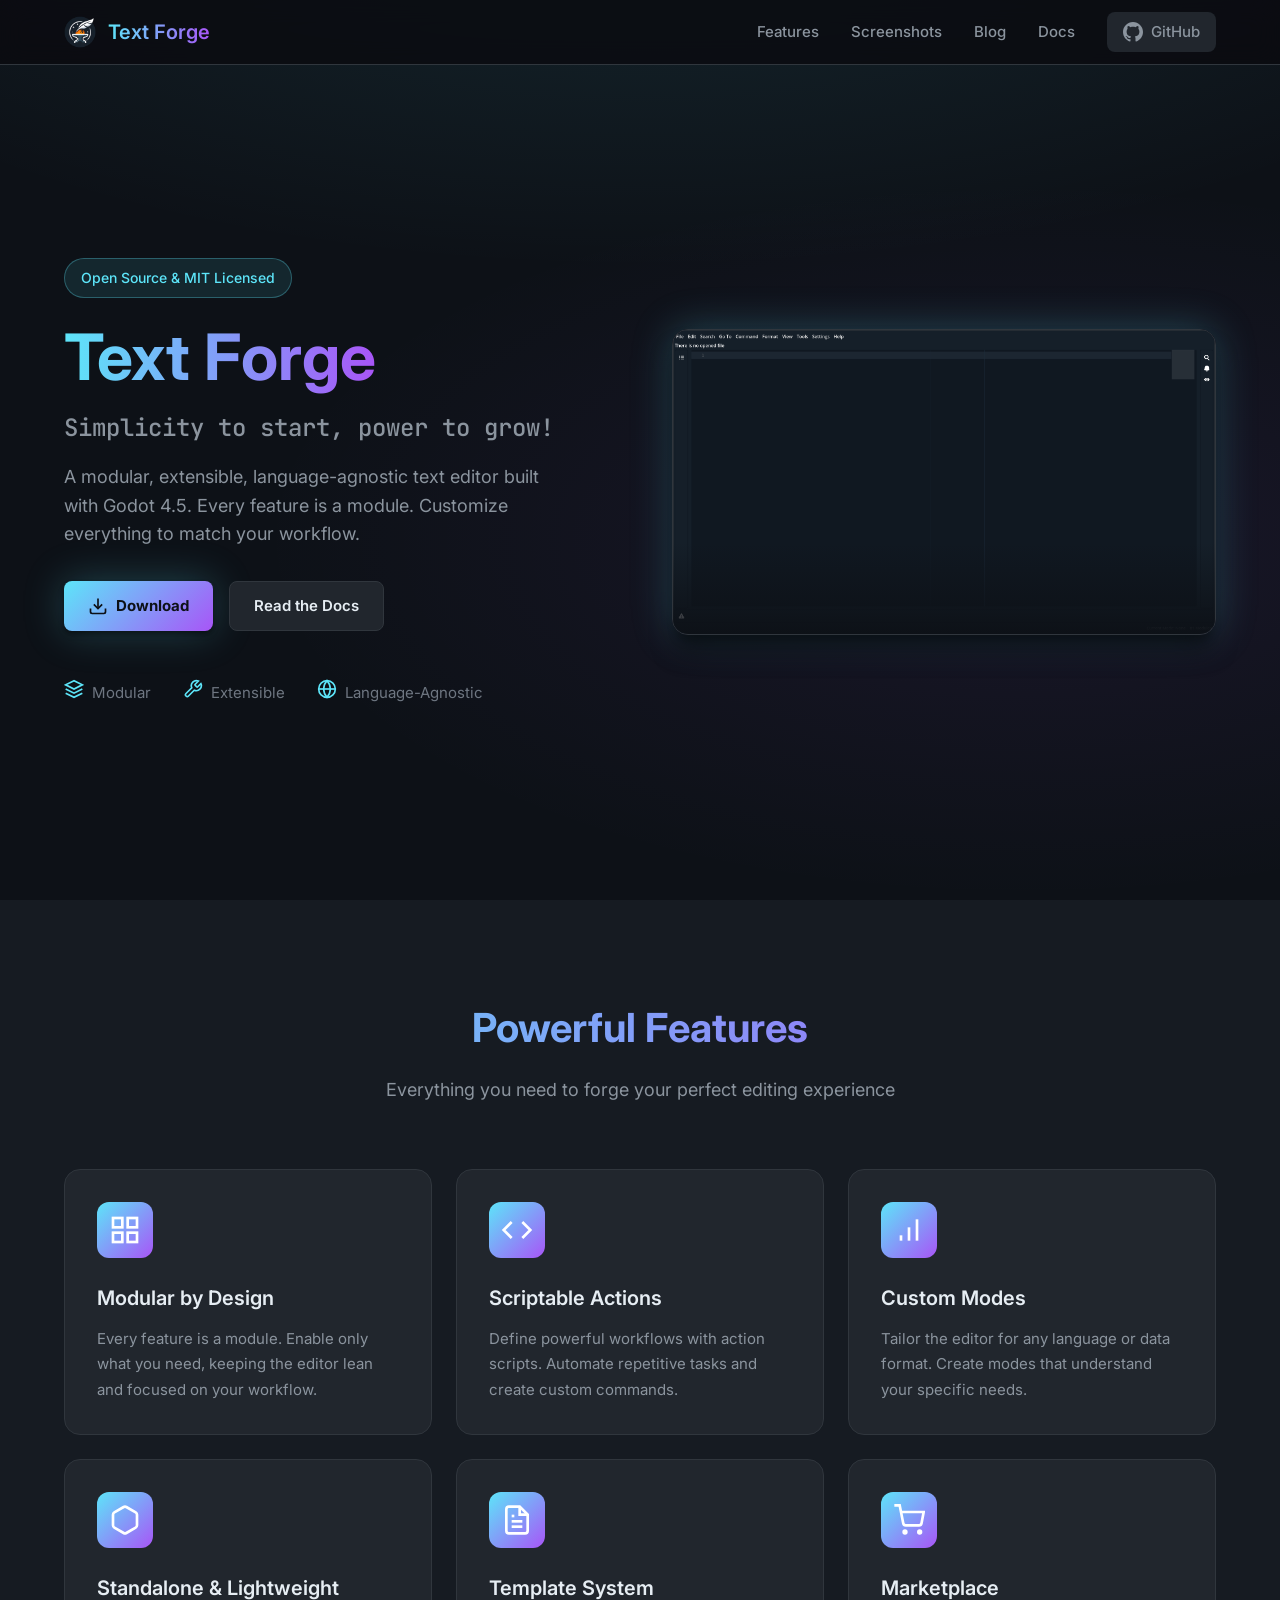
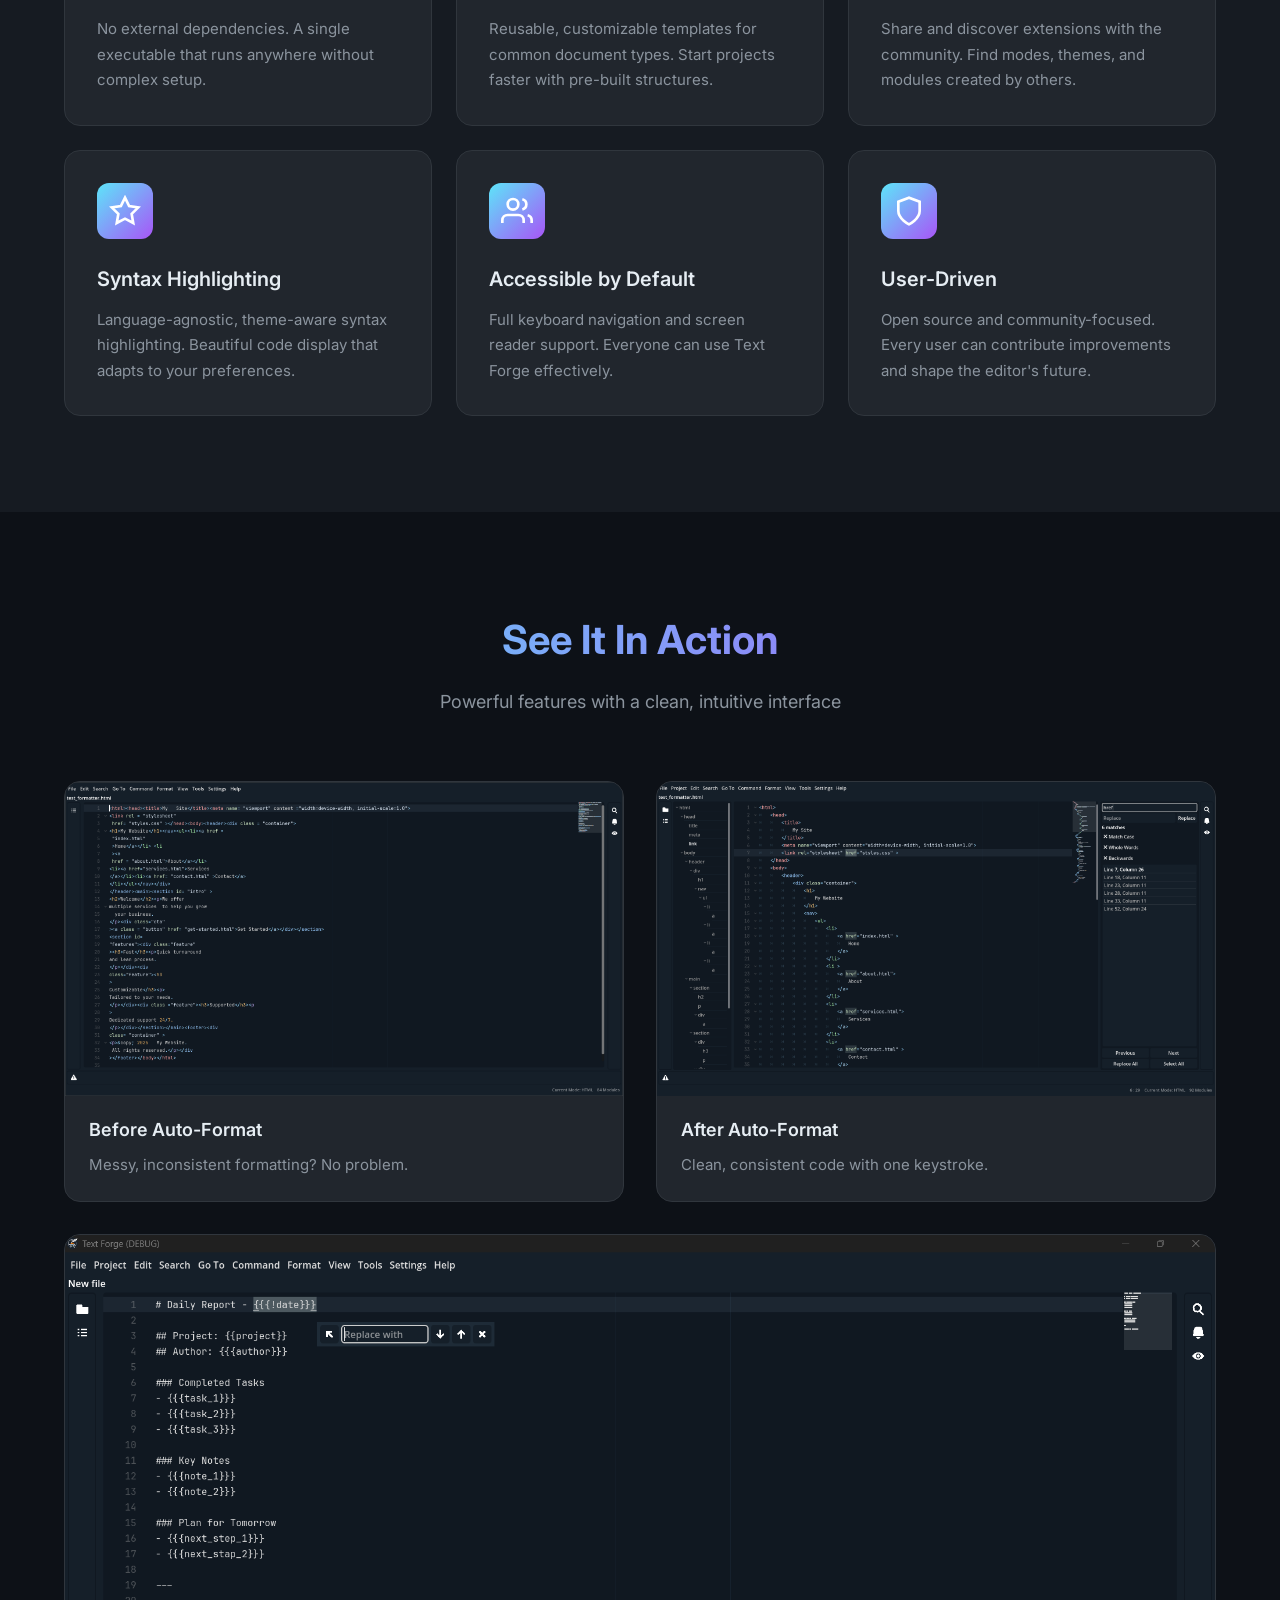
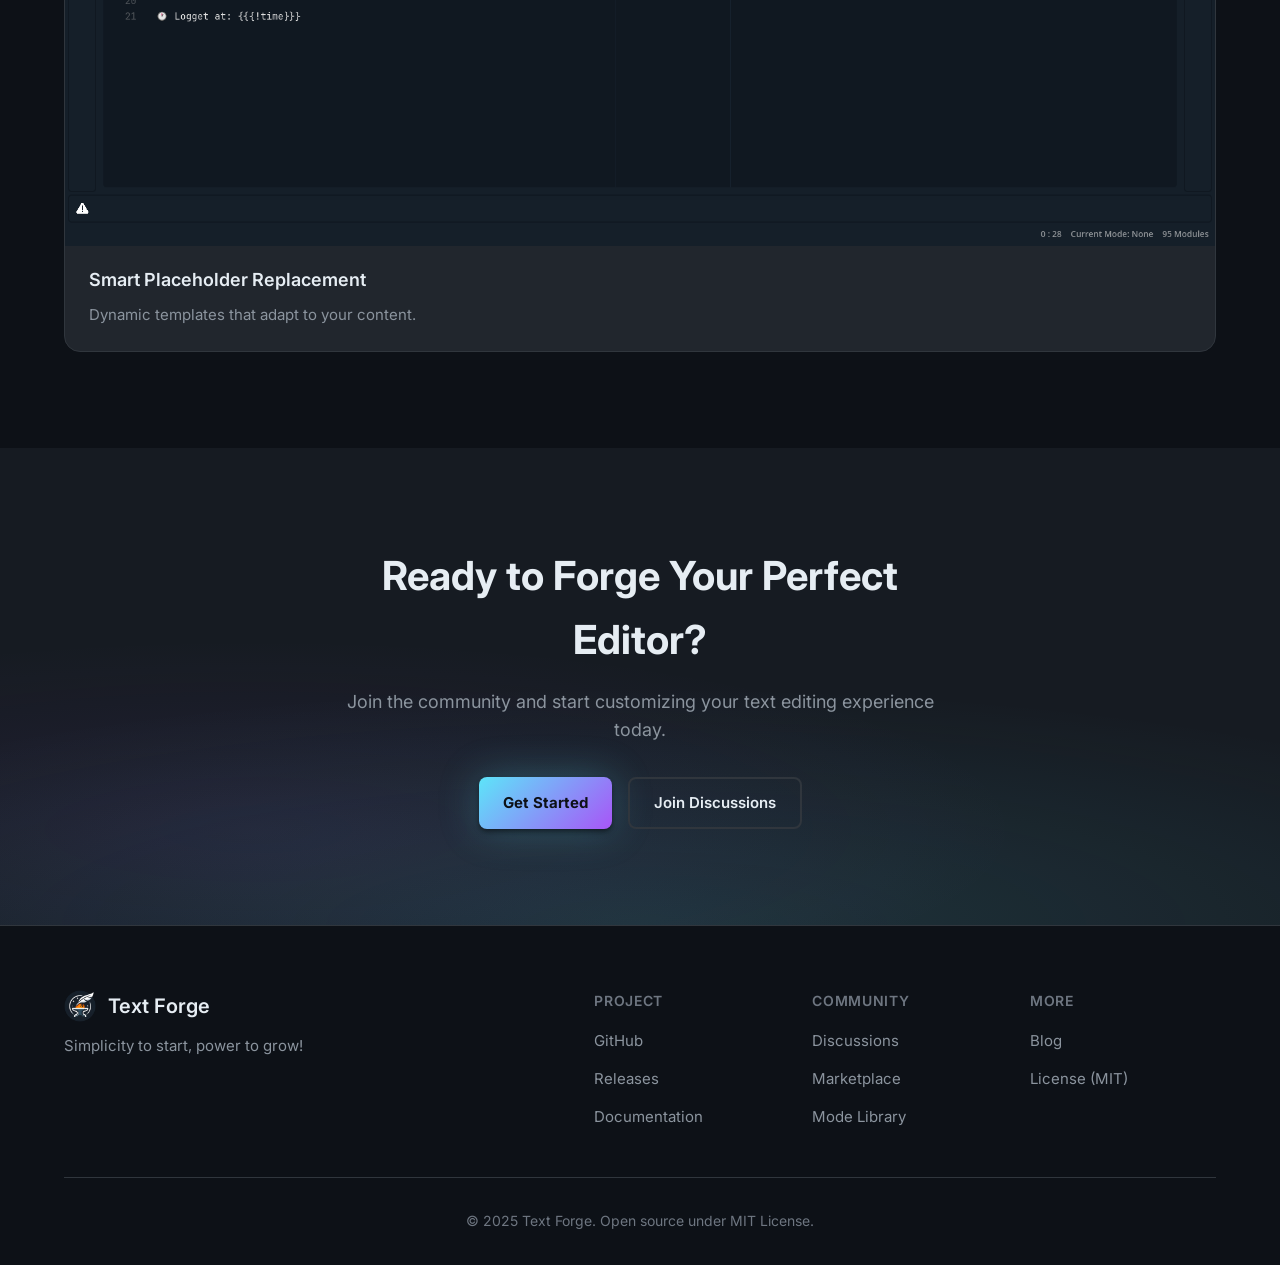
==== index.html @ 5bff091a "Add initial site" ====
<!DOCTYPE html>
<html lang="en">
<head>
    <meta charset="UTF-8">
    <meta name="viewport" content="width=device-width, initial-scale=1.0">
    <meta name="description" content="Text Forge - A modular, extensible, language-agnostic text editor built with Godot 4.5. Simplicity to start, power to grow!">
    <meta name="keywords" content="text editor, Godot, modular, extensible, open source">
    <title>Text Forge - Modular Text Editor</title>
    <link rel="icon" type="image/x-icon" href="favicon.ico">
    <link rel="stylesheet" href="css/styles.css">
    <link rel="preconnect" href="https://fonts.googleapis.com">
    <link rel="preconnect" href="https://fonts.gstatic.com" crossorigin>
    <link href="https://fonts.googleapis.com/css2?family=Inter:wght@300;400;500;600;700&family=JetBrains+Mono:wght@400;500&display=swap" rel="stylesheet">
</head>
<body>
    <header class="header">
        <nav class="nav container">
            <a href="index.html" class="nav-logo">
                <img src="assets/images/logo.png" alt="Text Forge Logo" class="logo-img">
                <span class="logo-text">Text Forge</span>
            </a>
            <button class="nav-toggle" aria-label="Toggle navigation">
                <span></span>
                <span></span>
                <span></span>
            </button>
            <ul class="nav-menu">
                <li><a href="#features" class="nav-link">Features</a></li>
                <li><a href="#screenshots" class="nav-link">Screenshots</a></li>
                <li><a href="blog.html" class="nav-link">Blog</a></li>
                <li><a href="https://text-forge.github.io/docs/" class="nav-link" target="_blank">Docs</a></li>
                <li><a href="https://github.com/text-forge/text-forge" class="nav-link nav-link-github" target="_blank">
                    <svg width="20" height="20" viewBox="0 0 24 24" fill="currentColor"><path d="M12 0c-6.626 0-12 5.373-12 12 0 5.302 3.438 9.8 8.207 11.387.599.111.793-.261.793-.577v-2.234c-3.338.726-4.033-1.416-4.033-1.416-.546-1.387-1.333-1.756-1.333-1.756-1.089-.745.083-.729.083-.729 1.205.084 1.839 1.237 1.839 1.237 1.07 1.834 2.807 1.304 3.492.997.107-.775.418-1.305.762-1.604-2.665-.305-5.467-1.334-5.467-5.931 0-1.311.469-2.381 1.236-3.221-.124-.303-.535-1.524.117-3.176 0 0 1.008-.322 3.301 1.23.957-.266 1.983-.399 3.003-.404 1.02.005 2.047.138 3.006.404 2.291-1.552 3.297-1.23 3.297-1.23.653 1.653.242 2.874.118 3.176.77.84 1.235 1.911 1.235 3.221 0 4.609-2.807 5.624-5.479 5.921.43.372.823 1.102.823 2.222v3.293c0 .319.192.694.801.576 4.765-1.589 8.199-6.086 8.199-11.386 0-6.627-5.373-12-12-12z"/></svg>
                    GitHub
                </a></li>
            </ul>
        </nav>
    </header>

    <main>
        <section class="hero">
            <div class="container">
                <div class="hero-content">
                    <div class="hero-badge">Open Source & MIT Licensed</div>
                    <h1 class="hero-title">
                        <span class="gradient-text">Text Forge</span>
                    </h1>
                    <p class="hero-tagline">Simplicity to start, power to grow!</p>
                    <p class="hero-description">
                        A modular, extensible, language-agnostic text editor built with Godot 4.5. 
                        Every feature is a module. Customize everything to match your workflow.
                    </p>
                    <div class="hero-actions">
                        <a href="https://github.com/text-forge/text-forge/releases" class="btn btn-primary" target="_blank">
                            <svg width="20" height="20" viewBox="0 0 24 24" fill="none" stroke="currentColor" stroke-width="2"><path d="M21 15v4a2 2 0 0 1-2 2H5a2 2 0 0 1-2-2v-4"/><polyline points="7 10 12 15 17 10"/><line x1="12" y1="15" x2="12" y2="3"/></svg>
                            Download
                        </a>
                        <a href="https://text-forge.github.io/docs/" class="btn btn-secondary" target="_blank">
                            Read the Docs
                        </a>
                    </div>
                    <div class="hero-stats">
                        <div class="stat">
                            <span class="stat-icon">
                                <svg width="20" height="20" viewBox="0 0 24 24" fill="none" stroke="currentColor" stroke-width="2"><path d="M12 2L2 7l10 5 10-5-10-5zM2 17l10 5 10-5M2 12l10 5 10-5"/></svg>
                            </span>
                            <span class="stat-label">Modular</span>
                        </div>
                        <div class="stat">
                            <span class="stat-icon">
                                <svg width="20" height="20" viewBox="0 0 24 24" fill="none" stroke="currentColor" stroke-width="2"><path d="M14.7 6.3a1 1 0 0 0 0 1.4l1.6 1.6a1 1 0 0 0 1.4 0l3.77-3.77a6 6 0 0 1-7.94 7.94l-6.91 6.91a2.12 2.12 0 0 1-3-3l6.91-6.91a6 6 0 0 1 7.94-7.94l-3.76 3.76z"/></svg>
                            </span>
                            <span class="stat-label">Extensible</span>
                        </div>
                        <div class="stat">
                            <span class="stat-icon">
                                <svg width="20" height="20" viewBox="0 0 24 24" fill="none" stroke="currentColor" stroke-width="2"><circle cx="12" cy="12" r="10"/><line x1="2" y1="12" x2="22" y2="12"/><path d="M12 2a15.3 15.3 0 0 1 4 10 15.3 15.3 0 0 1-4 10 15.3 15.3 0 0 1-4-10 15.3 15.3 0 0 1 4-10z"/></svg>
                            </span>
                            <span class="stat-label">Language-Agnostic</span>
                        </div>
                    </div>
                </div>
                <div class="hero-visual">
                    <div class="hero-image-wrapper">
                        <img src="assets/images/setup_screenshot.png" alt="Text Forge Editor Screenshot" class="hero-image">
                    </div>
                </div>
            </div>
        </section>

        <section id="features" class="features">
            <div class="container">
                <div class="section-header">
                    <h2 class="section-title">Powerful Features</h2>
                    <p class="section-subtitle">Everything you need to forge your perfect editing experience</p>
                </div>
                <div class="features-grid">
                    <div class="feature-card">
                        <div class="feature-icon">
                            <svg width="32" height="32" viewBox="0 0 24 24" fill="none" stroke="currentColor" stroke-width="2"><rect x="3" y="3" width="7" height="7"/><rect x="14" y="3" width="7" height="7"/><rect x="14" y="14" width="7" height="7"/><rect x="3" y="14" width="7" height="7"/></svg>
                        </div>
                        <h3 class="feature-title">Modular by Design</h3>
                        <p class="feature-description">Every feature is a module. Enable only what you need, keeping the editor lean and focused on your workflow.</p>
                    </div>
                    <div class="feature-card">
                        <div class="feature-icon">
                            <svg width="32" height="32" viewBox="0 0 24 24" fill="none" stroke="currentColor" stroke-width="2"><polyline points="16 18 22 12 16 6"/><polyline points="8 6 2 12 8 18"/></svg>
                        </div>
                        <h3 class="feature-title">Scriptable Actions</h3>
                        <p class="feature-description">Define powerful workflows with action scripts. Automate repetitive tasks and create custom commands.</p>
                    </div>
                    <div class="feature-card">
                        <div class="feature-icon">
                            <svg width="32" height="32" viewBox="0 0 24 24" fill="none" stroke="currentColor" stroke-width="2"><path d="M12 20V10"/><path d="M18 20V4"/><path d="M6 20v-4"/></svg>
                        </div>
                        <h3 class="feature-title">Custom Modes</h3>
                        <p class="feature-description">Tailor the editor for any language or data format. Create modes that understand your specific needs.</p>
                    </div>
                    <div class="feature-card">
                        <div class="feature-icon">
                            <svg width="32" height="32" viewBox="0 0 24 24" fill="none" stroke="currentColor" stroke-width="2"><path d="M21 16V8a2 2 0 0 0-1-1.73l-7-4a2 2 0 0 0-2 0l-7 4A2 2 0 0 0 3 8v8a2 2 0 0 0 1 1.73l7 4a2 2 0 0 0 2 0l7-4A2 2 0 0 0 21 16z"/></svg>
                        </div>
                        <h3 class="feature-title">Standalone & Lightweight</h3>
                        <p class="feature-description">No external dependencies. A single executable that runs anywhere without complex setup.</p>
                    </div>
                    <div class="feature-card">
                        <div class="feature-icon">
                            <svg width="32" height="32" viewBox="0 0 24 24" fill="none" stroke="currentColor" stroke-width="2"><path d="M14 2H6a2 2 0 0 0-2 2v16a2 2 0 0 0 2 2h12a2 2 0 0 0 2-2V8z"/><polyline points="14 2 14 8 20 8"/><line x1="16" y1="13" x2="8" y2="13"/><line x1="16" y1="17" x2="8" y2="17"/><polyline points="10 9 9 9 8 9"/></svg>
                        </div>
                        <h3 class="feature-title">Template System</h3>
                        <p class="feature-description">Reusable, customizable templates for common document types. Start projects faster with pre-built structures.</p>
                    </div>
                    <div class="feature-card">
                        <div class="feature-icon">
                            <svg width="32" height="32" viewBox="0 0 24 24" fill="none" stroke="currentColor" stroke-width="2"><circle cx="9" cy="21" r="1"/><circle cx="20" cy="21" r="1"/><path d="M1 1h4l2.68 13.39a2 2 0 0 0 2 1.61h9.72a2 2 0 0 0 2-1.61L23 6H6"/></svg>
                        </div>
                        <h3 class="feature-title">Marketplace</h3>
                        <p class="feature-description">Share and discover extensions with the community. Find modes, themes, and modules created by others.</p>
                    </div>
                    <div class="feature-card">
                        <div class="feature-icon">
                            <svg width="32" height="32" viewBox="0 0 24 24" fill="none" stroke="currentColor" stroke-width="2"><polygon points="12 2 15.09 8.26 22 9.27 17 14.14 18.18 21.02 12 17.77 5.82 21.02 7 14.14 2 9.27 8.91 8.26 12 2"/></svg>
                        </div>
                        <h3 class="feature-title">Syntax Highlighting</h3>
                        <p class="feature-description">Language-agnostic, theme-aware syntax highlighting. Beautiful code display that adapts to your preferences.</p>
                    </div>
                    <div class="feature-card">
                        <div class="feature-icon">
                            <svg width="32" height="32" viewBox="0 0 24 24" fill="none" stroke="currentColor" stroke-width="2"><path d="M17 21v-2a4 4 0 0 0-4-4H5a4 4 0 0 0-4 4v2"/><circle cx="9" cy="7" r="4"/><path d="M23 21v-2a4 4 0 0 0-3-3.87"/><path d="M16 3.13a4 4 0 0 1 0 7.75"/></svg>
                        </div>
                        <h3 class="feature-title">Accessible by Default</h3>
                        <p class="feature-description">Full keyboard navigation and screen reader support. Everyone can use Text Forge effectively.</p>
                    </div>
                    <div class="feature-card">
                        <div class="feature-icon">
                            <svg width="32" height="32" viewBox="0 0 24 24" fill="none" stroke="currentColor" stroke-width="2"><path d="M12 22s8-4 8-10V5l-8-3-8 3v7c0 6 8 10 8 10z"/></svg>
                        </div>
                        <h3 class="feature-title">User-Driven</h3>
                        <p class="feature-description">Open source and community-focused. Every user can contribute improvements and shape the editor's future.</p>
                    </div>
                </div>
            </div>
        </section>

        <section id="screenshots" class="screenshots">
            <div class="container">
                <div class="section-header">
                    <h2 class="section-title">See It In Action</h2>
                    <p class="section-subtitle">Powerful features with a clean, intuitive interface</p>
                </div>
                <div class="screenshots-grid">
                    <div class="screenshot-card">
                        <div class="screenshot-image-wrapper">
                            <img src="assets/images/auto-formatter-before.png" alt="Auto Formatter Before" class="screenshot-image">
                        </div>
                        <h3 class="screenshot-title">Before Auto-Format</h3>
                        <p class="screenshot-description">Messy, inconsistent formatting? No problem.</p>
                    </div>
                    <div class="screenshot-card">
                        <div class="screenshot-image-wrapper">
                            <img src="assets/images/auto-formatter-after.png" alt="Auto Formatter After" class="screenshot-image">
                        </div>
                        <h3 class="screenshot-title">After Auto-Format</h3>
                        <p class="screenshot-description">Clean, consistent code with one keystroke.</p>
                    </div>
                    <div class="screenshot-card screenshot-card-wide">
                        <div class="screenshot-image-wrapper">
                            <img src="assets/images/placeholder-replacement.png" alt="Placeholder Replacement" class="screenshot-image">
                        </div>
                        <h3 class="screenshot-title">Smart Placeholder Replacement</h3>
                        <p class="screenshot-description">Dynamic templates that adapt to your content.</p>
                    </div>
                </div>
            </div>
        </section>

        <section class="cta">
            <div class="container">
                <div class="cta-content">
                    <h2 class="cta-title">Ready to Forge Your Perfect Editor?</h2>
                    <p class="cta-description">Join the community and start customizing your text editing experience today.</p>
                    <div class="cta-actions">
                        <a href="https://github.com/text-forge/text-forge" class="btn btn-primary" target="_blank">
                            Get Started
                        </a>
                        <a href="https://github.com/text-forge/text-forge/discussions" class="btn btn-outline" target="_blank">
                            Join Discussions
                        </a>
                    </div>
                </div>
            </div>
        </section>
    </main>

    <footer class="footer">
        <div class="container">
            <div class="footer-content">
                <div class="footer-brand">
                    <a href="index.html" class="footer-logo">
                        <img src="assets/images/logo.png" alt="Text Forge Logo" class="logo-img">
                        <span>Text Forge</span>
                    </a>
                    <p class="footer-tagline">Simplicity to start, power to grow!</p>
                </div>
                <div class="footer-links">
                    <div class="footer-column">
                        <h4>Project</h4>
                        <ul>
                            <li><a href="https://github.com/text-forge/text-forge" target="_blank">GitHub</a></li>
                            <li><a href="https://github.com/text-forge/text-forge/releases" target="_blank">Releases</a></li>
                            <li><a href="https://text-forge.github.io/docs/" target="_blank">Documentation</a></li>
                        </ul>
                    </div>
                    <div class="footer-column">
                        <h4>Community</h4>
                        <ul>
                            <li><a href="https://github.com/text-forge/text-forge/discussions" target="_blank">Discussions</a></li>
                            <li><a href="https://text-forge.github.io/marketplace" target="_blank">Marketplace</a></li>
                            <li><a href="https://github.com/text-forge/mode-library" target="_blank">Mode Library</a></li>
                        </ul>
                    </div>
                    <div class="footer-column">
                        <h4>More</h4>
                        <ul>
                            <li><a href="blog.html">Blog</a></li>
                            <li><a href="https://github.com/text-forge/text-forge/blob/main/LICENSE" target="_blank">License (MIT)</a></li>
                        </ul>
                    </div>
                </div>
            </div>
            <div class="footer-bottom">
                <p>&copy; 2025 Text Forge. Open source under MIT License.</p>
            </div>
        </div>
    </footer>

    <script src="js/main.js"></script>
</body>
</html>
---- css/styles.css ----
:root {
    --color-bg: #0d1117;
    --color-bg-secondary: #161b22;
    --color-bg-tertiary: #1c2128;
    --color-surface: #21262d;
    --color-border: #30363d;
    --color-text: #e6edf3;
    --color-text-secondary: #8b949e;
    --color-text-muted: #6e7681;
    --color-cyan: #5de5f9;
    --color-cyan-light: #7eecff;
    --color-purple: #a855f7;
    --color-purple-light: #c084fc;
    --gradient-primary: linear-gradient(135deg, var(--color-cyan) 0%, var(--color-purple) 100%);
    --gradient-text: linear-gradient(90deg, var(--color-cyan) 0%, var(--color-purple) 100%);
    --shadow-sm: 0 1px 2px rgba(0, 0, 0, 0.3);
    --shadow-md: 0 4px 6px -1px rgba(0, 0, 0, 0.4), 0 2px 4px -1px rgba(0, 0, 0, 0.3);
    --shadow-lg: 0 10px 15px -3px rgba(0, 0, 0, 0.5), 0 4px 6px -2px rgba(0, 0, 0, 0.3);
    --shadow-xl: 0 20px 25px -5px rgba(0, 0, 0, 0.5), 0 10px 10px -5px rgba(0, 0, 0, 0.3);
    --shadow-glow-cyan: 0 0 40px rgba(93, 229, 249, 0.25);
    --shadow-glow-purple: 0 0 40px rgba(168, 85, 247, 0.25);
    --radius-sm: 0.375rem;
    --radius-md: 0.5rem;
    --radius-lg: 0.75rem;
    --radius-xl: 1rem;
    --radius-2xl: 1.5rem;
    --transition-fast: 150ms ease;
    --transition-base: 250ms ease;
    --transition-slow: 350ms ease;
    --font-sans: 'Inter', -apple-system, BlinkMacSystemFont, 'Segoe UI', Roboto, sans-serif;
    --font-mono: 'JetBrains Mono', 'Fira Code', monospace;
}

*,
*::before,
*::after {
    box-sizing: border-box;
    margin: 0;
    padding: 0;
}

html {
    scroll-behavior: smooth;
    -webkit-font-smoothing: antialiased;
    -moz-osx-font-smoothing: grayscale;
}

body {
    font-family: var(--font-sans);
    font-size: 16px;
    line-height: 1.6;
    color: var(--color-text);
    background-color: var(--color-bg);
    overflow-x: hidden;
}

img {
    max-width: 100%;
    height: auto;
    display: block;
}

a {
    color: inherit;
    text-decoration: none;
    transition: color var(--transition-fast);
}

ul {
    list-style: none;
}

.container {
    width: 100%;
    max-width: 1200px;
    margin: 0 auto;
    padding: 0 1.5rem;
}

.header {
    position: fixed;
    top: 0;
    left: 0;
    right: 0;
    z-index: 100;
    background: rgba(10, 10, 15, 0.8);
    backdrop-filter: blur(12px);
    border-bottom: 1px solid var(--color-border);
}

.nav {
    display: flex;
    align-items: center;
    justify-content: space-between;
    height: 4rem;
}

.nav-logo {
    display: flex;
    align-items: center;
    gap: 0.75rem;
    font-weight: 600;
    font-size: 1.25rem;
}

.logo-img {
    width: 32px;
    height: 32px;
    object-fit: contain;
}

.logo-text {
    background: var(--gradient-text);
    -webkit-background-clip: text;
    -webkit-text-fill-color: transparent;
    background-clip: text;
}

.nav-toggle {
    display: none;
    flex-direction: column;
    gap: 5px;
    background: none;
    border: none;
    cursor: pointer;
    padding: 0.5rem;
}

.nav-toggle span {
    width: 24px;
    height: 2px;
    background: var(--color-text);
    transition: var(--transition-fast);
}

.nav-menu {
    display: flex;
    align-items: center;
    gap: 2rem;
}

.nav-link {
    font-size: 0.9375rem;
    font-weight: 500;
    color: var(--color-text-secondary);
    transition: color var(--transition-fast);
}

.nav-link:hover {
    color: var(--color-text);
}

.nav-link-github {
    display: flex;
    align-items: center;
    gap: 0.5rem;
    padding: 0.5rem 1rem;
    background: var(--color-surface);
    border-radius: var(--radius-md);
}

.nav-link-github:hover {
    background: var(--color-bg-tertiary);
}

.btn {
    display: inline-flex;
    align-items: center;
    justify-content: center;
    gap: 0.5rem;
    padding: 0.75rem 1.5rem;
    font-size: 0.9375rem;
    font-weight: 600;
    border-radius: var(--radius-md);
    border: none;
    cursor: pointer;
    transition: all var(--transition-base);
    text-decoration: none;
}

.btn-primary {
    background: var(--gradient-primary);
    color: #0d1117;
    font-weight: 700;
    box-shadow: var(--shadow-md), var(--shadow-glow-cyan);
}

.btn-primary:hover {
    transform: translateY(-2px);
    box-shadow: var(--shadow-lg), 0 0 60px rgba(93, 229, 249, 0.4);
}

.btn-secondary {
    background: var(--color-surface);
    color: var(--color-text);
    border: 1px solid var(--color-border);
}

.btn-secondary:hover {
    background: var(--color-bg-tertiary);
    border-color: var(--color-cyan);
}

.btn-outline {
    background: transparent;
    color: var(--color-text);
    border: 2px solid var(--color-border);
}

.btn-outline:hover {
    border-color: var(--color-cyan);
    background: rgba(93, 229, 249, 0.1);
}

.hero {
    padding: 8rem 0 4rem;
    min-height: 100vh;
    display: flex;
    align-items: center;
    background: 
        radial-gradient(ellipse 80% 50% at 50% -20%, rgba(93, 229, 249, 0.12), transparent),
        radial-gradient(ellipse 60% 40% at 80% 60%, rgba(168, 85, 247, 0.08), transparent);
}

.hero .container {
    display: grid;
    grid-template-columns: 1fr 1fr;
    gap: 4rem;
    align-items: center;
}

.hero-badge {
    display: inline-block;
    padding: 0.5rem 1rem;
    font-size: 0.875rem;
    font-weight: 500;
    color: var(--color-cyan);
    background: rgba(93, 229, 249, 0.1);
    border: 1px solid rgba(93, 229, 249, 0.3);
    border-radius: var(--radius-2xl);
    margin-bottom: 1.5rem;
}

.hero-title {
    font-size: 4rem;
    font-weight: 700;
    line-height: 1.1;
    margin-bottom: 1rem;
}

.gradient-text {
    background: var(--gradient-text);
    -webkit-background-clip: text;
    -webkit-text-fill-color: transparent;
    background-clip: text;
}

.hero-tagline {
    font-size: 1.5rem;
    font-weight: 500;
    color: var(--color-text-secondary);
    margin-bottom: 1rem;
    font-family: var(--font-mono);
}

.hero-description {
    font-size: 1.125rem;
    color: var(--color-text-secondary);
    max-width: 500px;
    margin-bottom: 2rem;
}

.hero-actions {
    display: flex;
    gap: 1rem;
    margin-bottom: 3rem;
}

.hero-stats {
    display: flex;
    gap: 2rem;
}

.stat {
    display: flex;
    align-items: center;
    gap: 0.5rem;
    font-size: 0.9375rem;
    color: var(--color-text-muted);
}

.stat-icon {
    color: var(--color-cyan);
}

.hero-visual {
    position: relative;
}

.hero-image-wrapper {
    position: relative;
    border-radius: var(--radius-xl);
    overflow: hidden;
    box-shadow: var(--shadow-xl), var(--shadow-glow-cyan);
    border: 1px solid var(--color-border);
}

.hero-image-wrapper::before {
    content: '';
    position: absolute;
    inset: 0;
    background: linear-gradient(180deg, transparent 70%, var(--color-bg) 100%);
    z-index: 1;
    pointer-events: none;
}

.hero-image {
    width: 100%;
    height: auto;
    display: block;
}

.section-header {
    text-align: center;
    margin-bottom: 4rem;
}

.section-title {
    font-size: 2.5rem;
    font-weight: 700;
    margin-bottom: 1rem;
    background: var(--gradient-text);
    -webkit-background-clip: text;
    -webkit-text-fill-color: transparent;
    background-clip: text;
}

.section-subtitle {
    font-size: 1.125rem;
    color: var(--color-text-secondary);
    max-width: 600px;
    margin: 0 auto;
}

.features {
    padding: 6rem 0;
    background: var(--color-bg-secondary);
}

.features-grid {
    display: grid;
    grid-template-columns: repeat(3, 1fr);
    gap: 1.5rem;
}

.feature-card {
    padding: 2rem;
    background: var(--color-surface);
    border-radius: var(--radius-xl);
    border: 1px solid var(--color-border);
    transition: all var(--transition-base);
}

.feature-card:hover {
    transform: translateY(-4px);
    border-color: var(--color-cyan);
    box-shadow: var(--shadow-lg), 0 0 30px rgba(93, 229, 249, 0.15);
}

.feature-icon {
    width: 56px;
    height: 56px;
    display: flex;
    align-items: center;
    justify-content: center;
    background: var(--gradient-primary);
    border-radius: var(--radius-lg);
    margin-bottom: 1.5rem;
    color: white;
}

.feature-title {
    font-size: 1.25rem;
    font-weight: 600;
    margin-bottom: 0.75rem;
}

.feature-description {
    font-size: 0.9375rem;
    color: var(--color-text-secondary);
    line-height: 1.7;
}

.screenshots {
    padding: 6rem 0;
}

.screenshots-grid {
    display: grid;
    grid-template-columns: repeat(2, 1fr);
    gap: 2rem;
}

.screenshot-card {
    background: var(--color-surface);
    border-radius: var(--radius-xl);
    border: 1px solid var(--color-border);
    overflow: hidden;
    transition: all var(--transition-base);
}

.screenshot-card:hover {
    transform: translateY(-4px);
    box-shadow: var(--shadow-xl);
}

.screenshot-card-wide {
    grid-column: span 2;
}

.screenshot-image-wrapper {
    position: relative;
    overflow: hidden;
    background: var(--color-bg-tertiary);
}

.screenshot-image {
    width: 100%;
    height: auto;
    transition: transform var(--transition-slow);
}

.screenshot-card:hover .screenshot-image {
    transform: scale(1.02);
}

.screenshot-title {
    font-size: 1.125rem;
    font-weight: 600;
    padding: 1.25rem 1.5rem 0.5rem;
}

.screenshot-description {
    font-size: 0.9375rem;
    color: var(--color-text-secondary);
    padding: 0 1.5rem 1.5rem;
}

.cta {
    padding: 6rem 0;
    background: 
        radial-gradient(ellipse 80% 50% at 50% 100%, rgba(93, 229, 249, 0.12), transparent),
        radial-gradient(ellipse 60% 40% at 20% 80%, rgba(168, 85, 247, 0.08), transparent),
        var(--color-bg-secondary);
}

.cta-content {
    text-align: center;
    max-width: 600px;
    margin: 0 auto;
}

.cta-title {
    font-size: 2.5rem;
    font-weight: 700;
    margin-bottom: 1rem;
}

.cta-description {
    font-size: 1.125rem;
    color: var(--color-text-secondary);
    margin-bottom: 2rem;
}

.cta-actions {
    display: flex;
    justify-content: center;
    gap: 1rem;
}

.footer {
    padding: 4rem 0 2rem;
    background: var(--color-bg);
    border-top: 1px solid var(--color-border);
}

.footer-content {
    display: grid;
    grid-template-columns: 1.5fr 2fr;
    gap: 4rem;
    margin-bottom: 3rem;
}

.footer-logo {
    display: flex;
    align-items: center;
    gap: 0.75rem;
    font-weight: 600;
    font-size: 1.25rem;
    margin-bottom: 0.75rem;
}

.footer-tagline {
    color: var(--color-text-secondary);
    font-size: 0.9375rem;
}

.footer-links {
    display: grid;
    grid-template-columns: repeat(3, 1fr);
    gap: 2rem;
}

.footer-column h4 {
    font-size: 0.875rem;
    font-weight: 600;
    text-transform: uppercase;
    letter-spacing: 0.05em;
    color: var(--color-text-muted);
    margin-bottom: 1rem;
}

.footer-column ul {
    display: flex;
    flex-direction: column;
    gap: 0.75rem;
}

.footer-column a {
    font-size: 0.9375rem;
    color: var(--color-text-secondary);
}

.footer-column a:hover {
    color: var(--color-cyan);
}

.footer-bottom {
    padding-top: 2rem;
    border-top: 1px solid var(--color-border);
    text-align: center;
    color: var(--color-text-muted);
    font-size: 0.875rem;
}

@media (max-width: 1024px) {
    .hero .container {
        grid-template-columns: 1fr;
        gap: 3rem;
    }

    .hero-title {
        font-size: 3rem;
    }

    .hero-content {
        text-align: center;
    }

    .hero-description {
        max-width: 100%;
    }

    .hero-actions {
        justify-content: center;
    }

    .hero-stats {
        justify-content: center;
    }

    .features-grid {
        grid-template-columns: repeat(2, 1fr);
    }

    .footer-content {
        grid-template-columns: 1fr;
        gap: 3rem;
    }
}

@media (max-width: 768px) {
    .nav-toggle {
        display: flex;
    }

    .nav-menu {
        position: fixed;
        top: 4rem;
        left: 0;
        right: 0;
        bottom: 0;
        flex-direction: column;
        background: var(--color-bg);
        padding: 2rem;
        gap: 1.5rem;
        transform: translateX(100%);
        transition: transform var(--transition-base);
    }

    .nav-menu.active {
        transform: translateX(0);
    }

    .nav-toggle.active span:nth-child(1) {
        transform: rotate(45deg) translate(5px, 5px);
    }

    .nav-toggle.active span:nth-child(2) {
        opacity: 0;
    }

    .nav-toggle.active span:nth-child(3) {
        transform: rotate(-45deg) translate(5px, -5px);
    }

    .hero {
        padding: 6rem 0 3rem;
        min-height: auto;
    }

    .hero-title {
        font-size: 2.5rem;
    }

    .hero-tagline {
        font-size: 1.25rem;
    }

    .hero-actions {
        flex-direction: column;
    }

    .hero-stats {
        flex-wrap: wrap;
        gap: 1rem;
    }

    .features-grid {
        grid-template-columns: 1fr;
    }

    .screenshots-grid {
        grid-template-columns: 1fr;
    }

    .screenshot-card-wide {
        grid-column: span 1;
    }

    .cta-title {
        font-size: 2rem;
    }

    .cta-actions {
        flex-direction: column;
    }

    .footer-links {
        grid-template-columns: 1fr 1fr;
    }
}

@media (max-width: 480px) {
    .hero-title {
        font-size: 2rem;
    }

    .section-title {
        font-size: 2rem;
    }

    .footer-links {
        grid-template-columns: 1fr;
    }
}

@keyframes fadeInUp {
    from {
        opacity: 0;
        transform: translateY(20px);
    }
    to {
        opacity: 1;
        transform: translateY(0);
    }
}

@keyframes float {
    0%, 100% {
        transform: translateY(0);
    }
    50% {
        transform: translateY(-10px);
    }
}

.animate-fade-in {
    animation: fadeInUp 0.6s ease forwards;
}

.animate-float {
    animation: float 6s ease-in-out infinite;
}
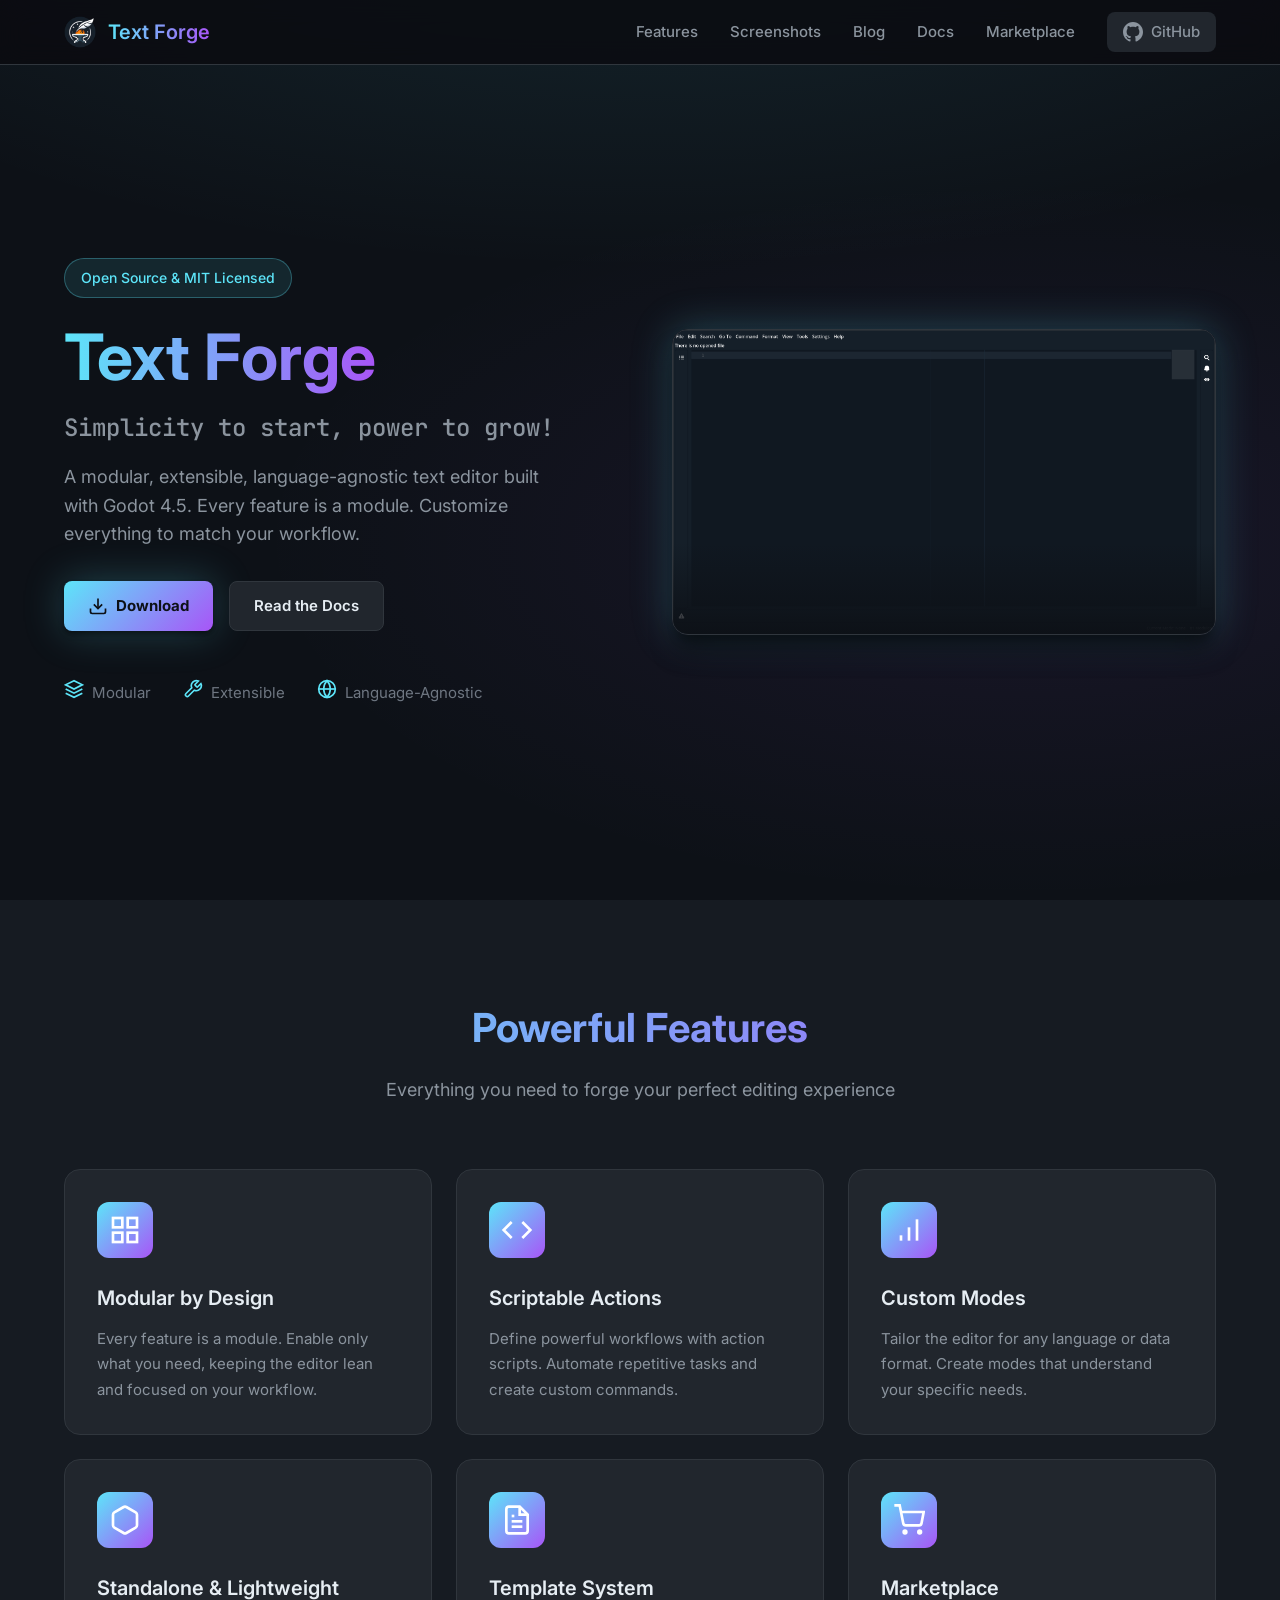
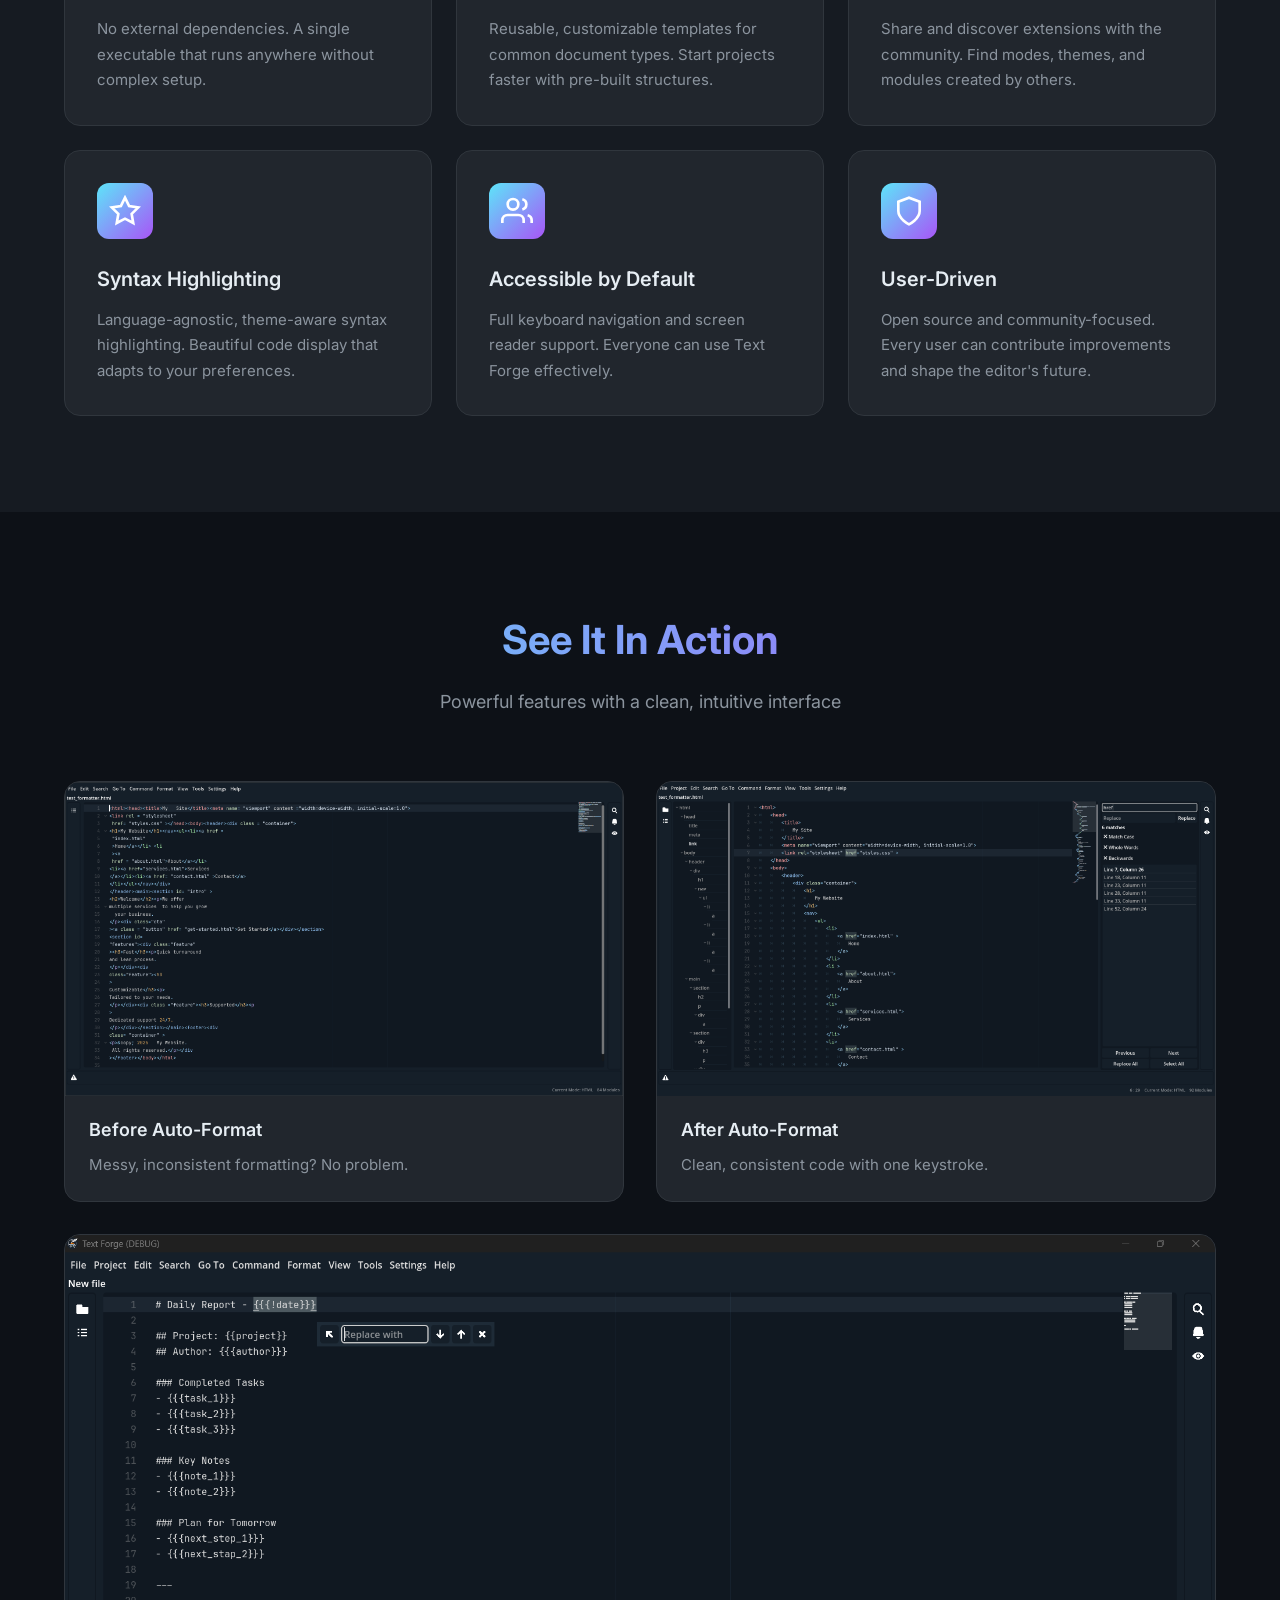
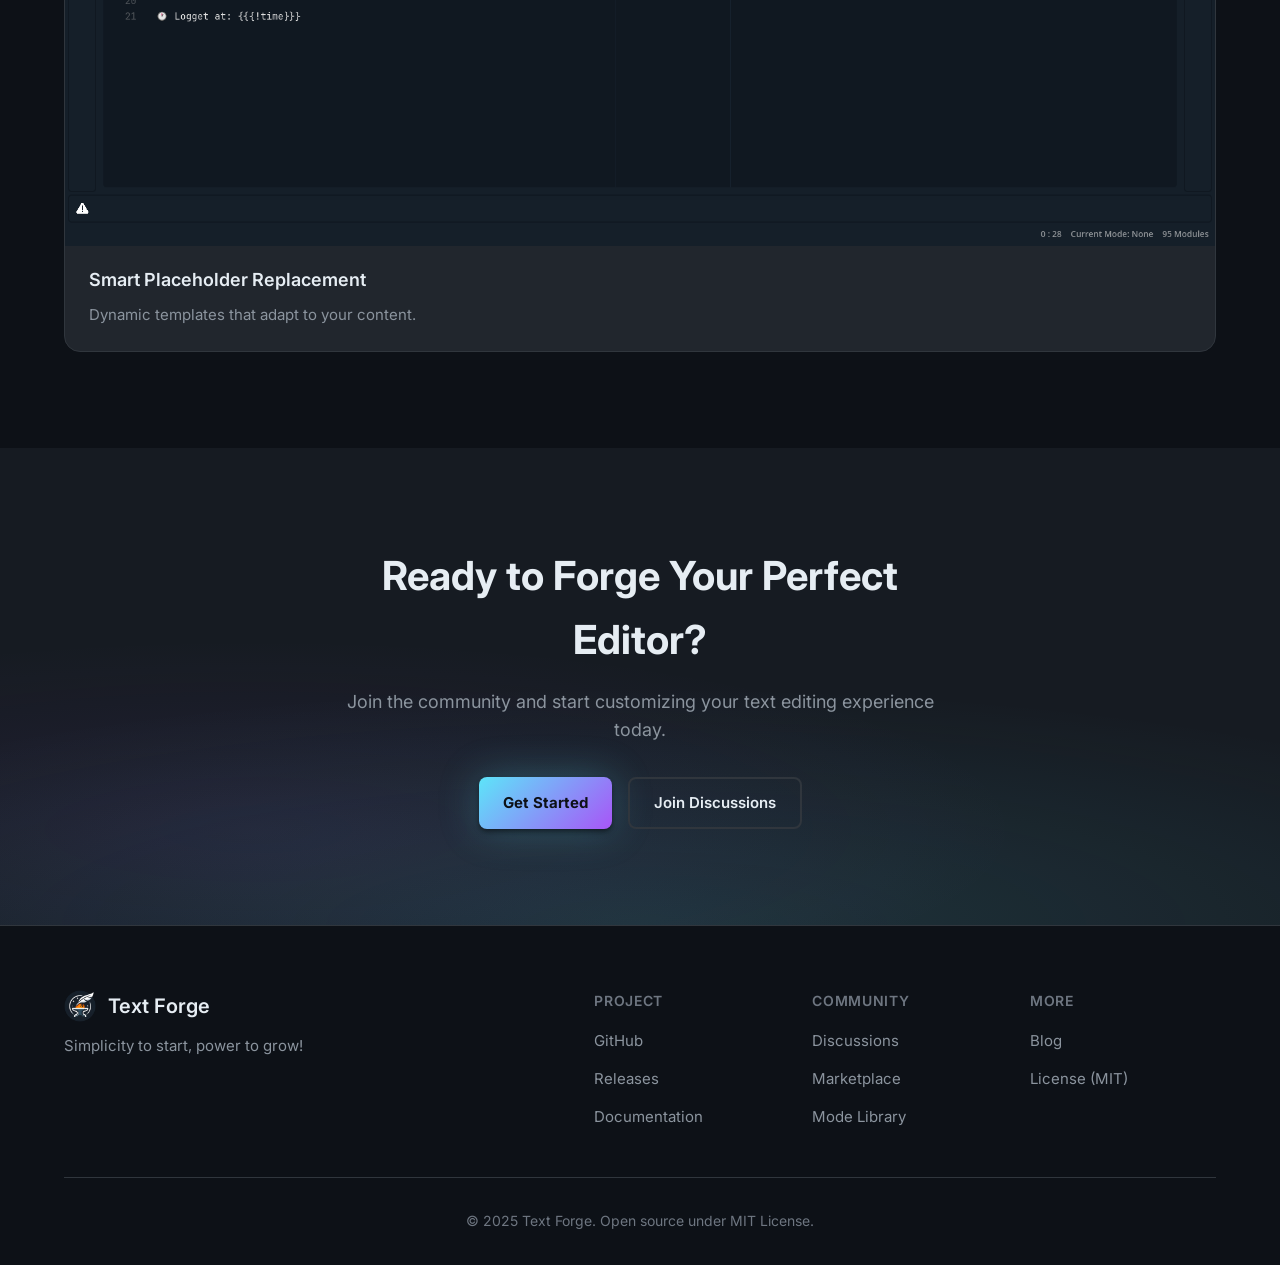
==== commit c7c6f587: "Add marketplace to navigation" ====
--- a/index.html
+++ b/index.html
@@ -29,6 +29,7 @@
                 <li><a href="#screenshots" class="nav-link">Screenshots</a></li>
                 <li><a href="blog.html" class="nav-link">Blog</a></li>
                 <li><a href="https://text-forge.github.io/docs/" class="nav-link" target="_blank">Docs</a></li>
+                <li><a href="https://text-forge.github.io/marketplace/" class="nav-link" target="_blank">Marketplace</a></li>
                 <li><a href="https://github.com/text-forge/text-forge" class="nav-link nav-link-github" target="_blank">
                     <svg width="20" height="20" viewBox="0 0 24 24" fill="currentColor"><path d="M12 0c-6.626 0-12 5.373-12 12 0 5.302 3.438 9.8 8.207 11.387.599.111.793-.261.793-.577v-2.234c-3.338.726-4.033-1.416-4.033-1.416-.546-1.387-1.333-1.756-1.333-1.756-1.089-.745.083-.729.083-.729 1.205.084 1.839 1.237 1.839 1.237 1.07 1.834 2.807 1.304 3.492.997.107-.775.418-1.305.762-1.604-2.665-.305-5.467-1.334-5.467-5.931 0-1.311.469-2.381 1.236-3.221-.124-.303-.535-1.524.117-3.176 0 0 1.008-.322 3.301 1.23.957-.266 1.983-.399 3.003-.404 1.02.005 2.047.138 3.006.404 2.291-1.552 3.297-1.23 3.297-1.23.653 1.653.242 2.874.118 3.176.77.84 1.235 1.911 1.235 3.221 0 4.609-2.807 5.624-5.479 5.921.43.372.823 1.102.823 2.222v3.293c0 .319.192.694.801.576 4.765-1.589 8.199-6.086 8.199-11.386 0-6.627-5.373-12-12-12z"/></svg>
                     GitHub
@@ -200,7 +201,7 @@
                     <h2 class="cta-title">Ready to Forge Your Perfect Editor?</h2>
                     <p class="cta-description">Join the community and start customizing your text editing experience today.</p>
                     <div class="cta-actions">
-                        <a href="https://github.com/text-forge/text-forge" class="btn btn-primary" target="_blank">
+                        <a href="https://text-forge.github.io/docs/introduction" class="btn btn-primary" target="_blank">
                             Get Started
                         </a>
                         <a href="https://github.com/text-forge/text-forge/discussions" class="btn btn-outline" target="_blank">
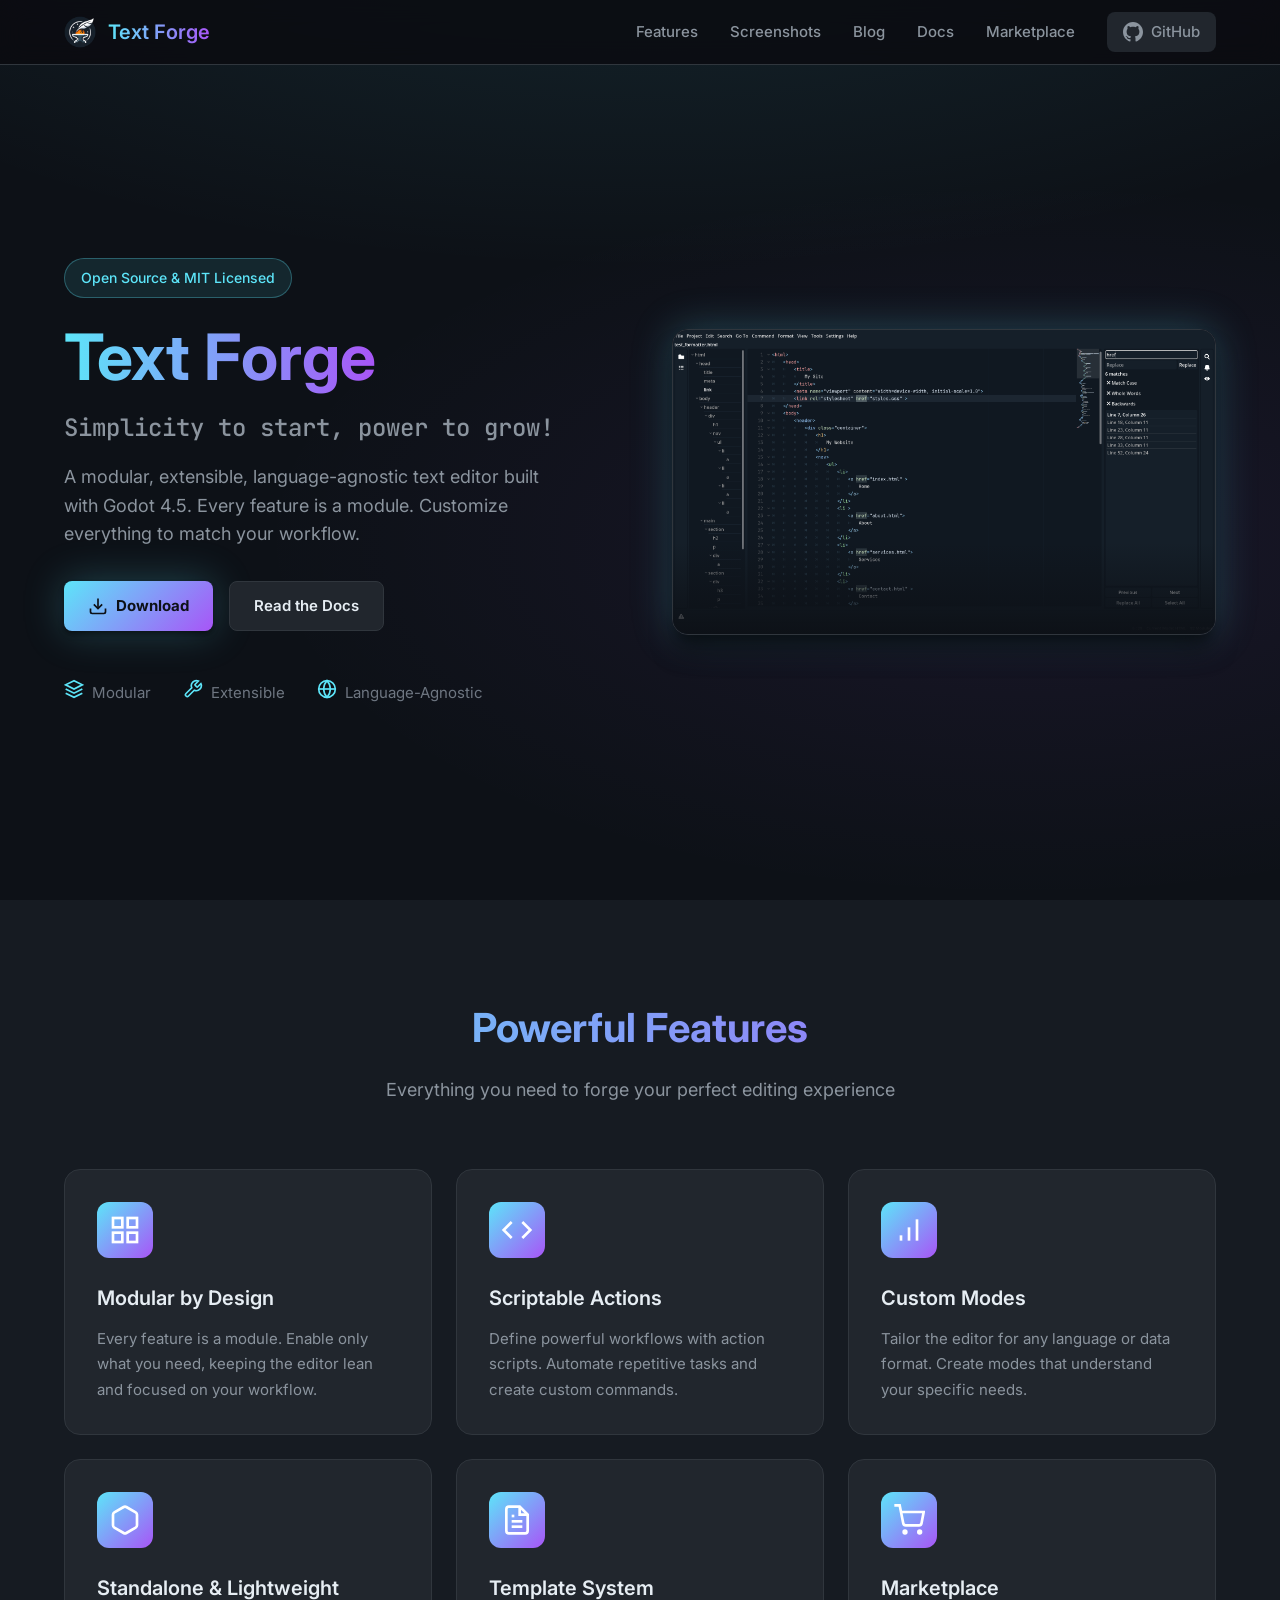
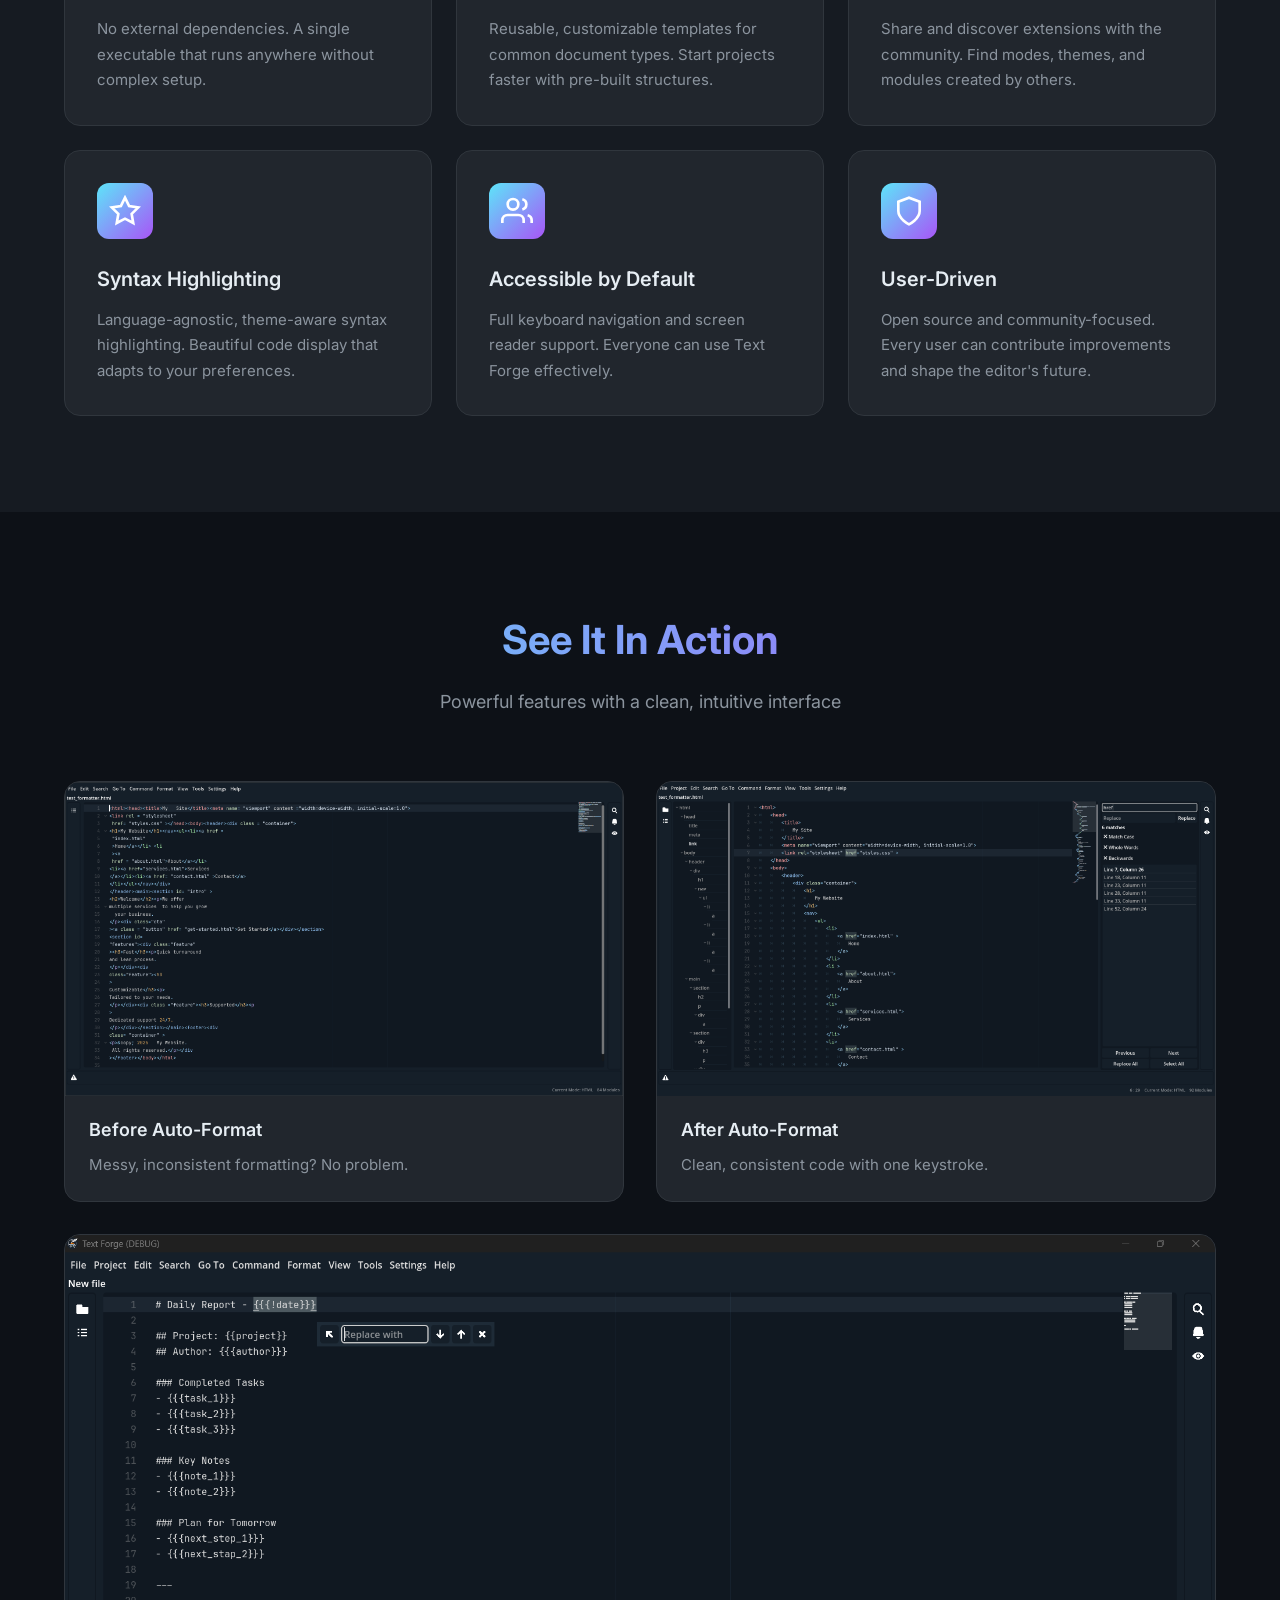
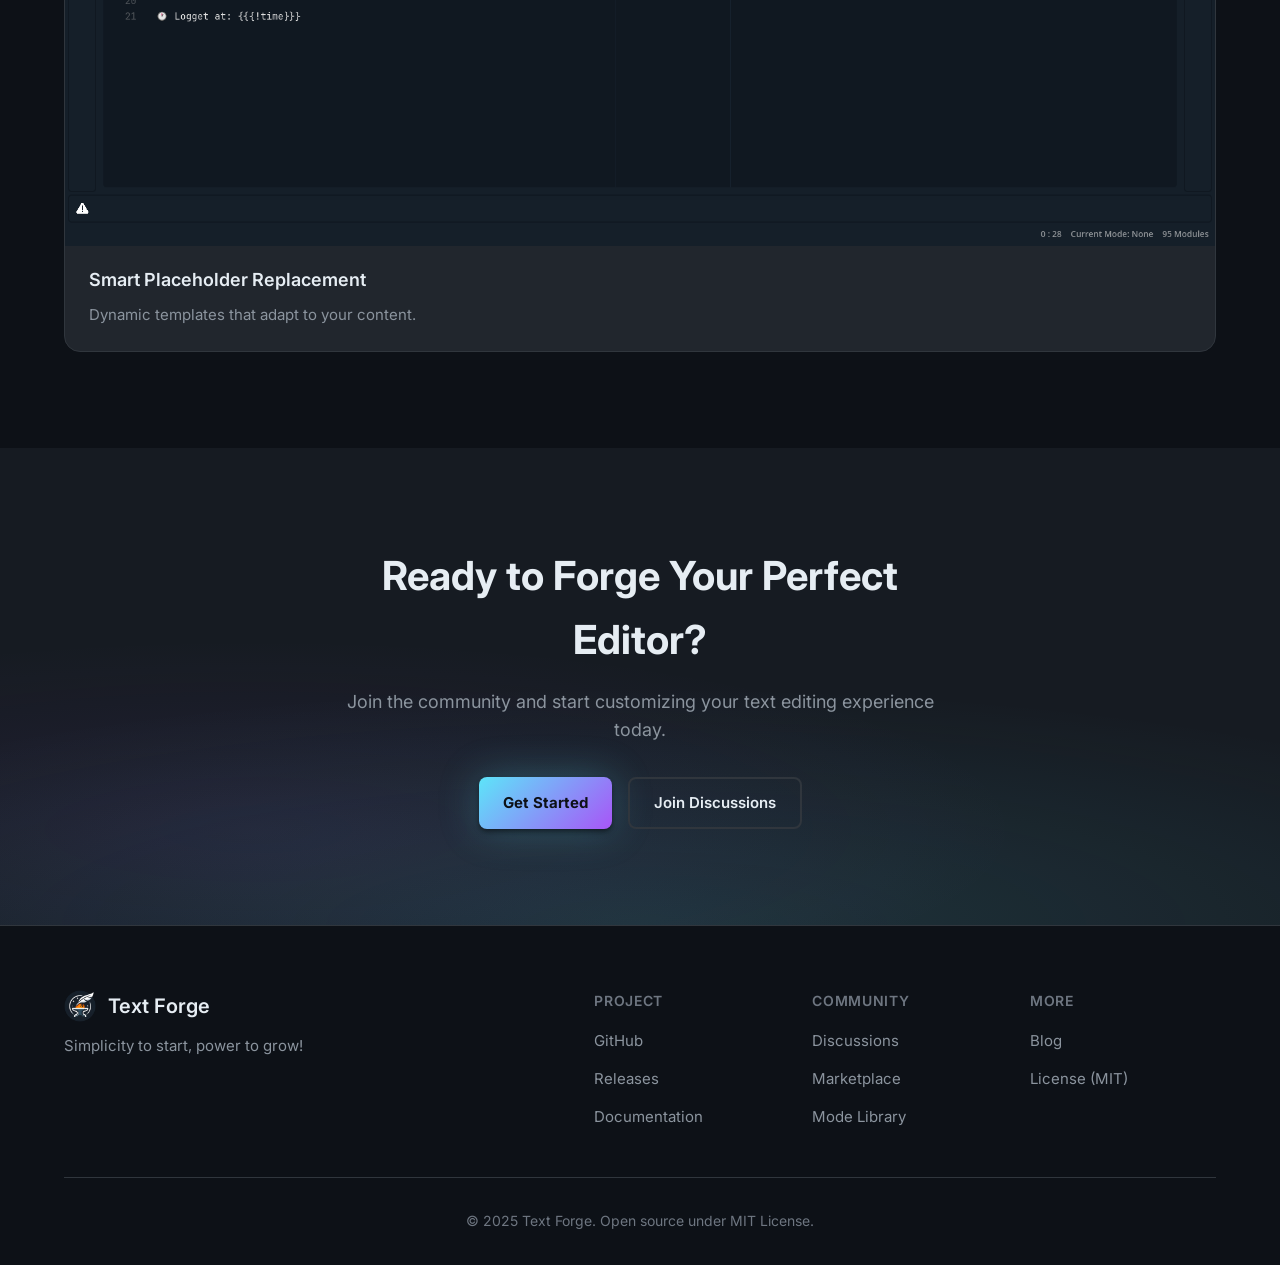
==== commit dd50bcc3: "Change hero image" ====
--- a/index.html
+++ b/index.html
@@ -83,7 +83,7 @@
                 </div>
                 <div class="hero-visual">
                     <div class="hero-image-wrapper">
-                        <img src="assets/images/setup_screenshot.png" alt="Text Forge Editor Screenshot" class="hero-image">
+                        <img src="assets/images/auto-formatter-after.png" alt="Text Forge Editor Screenshot" class="hero-image">
                     </div>
                 </div>
             </div>
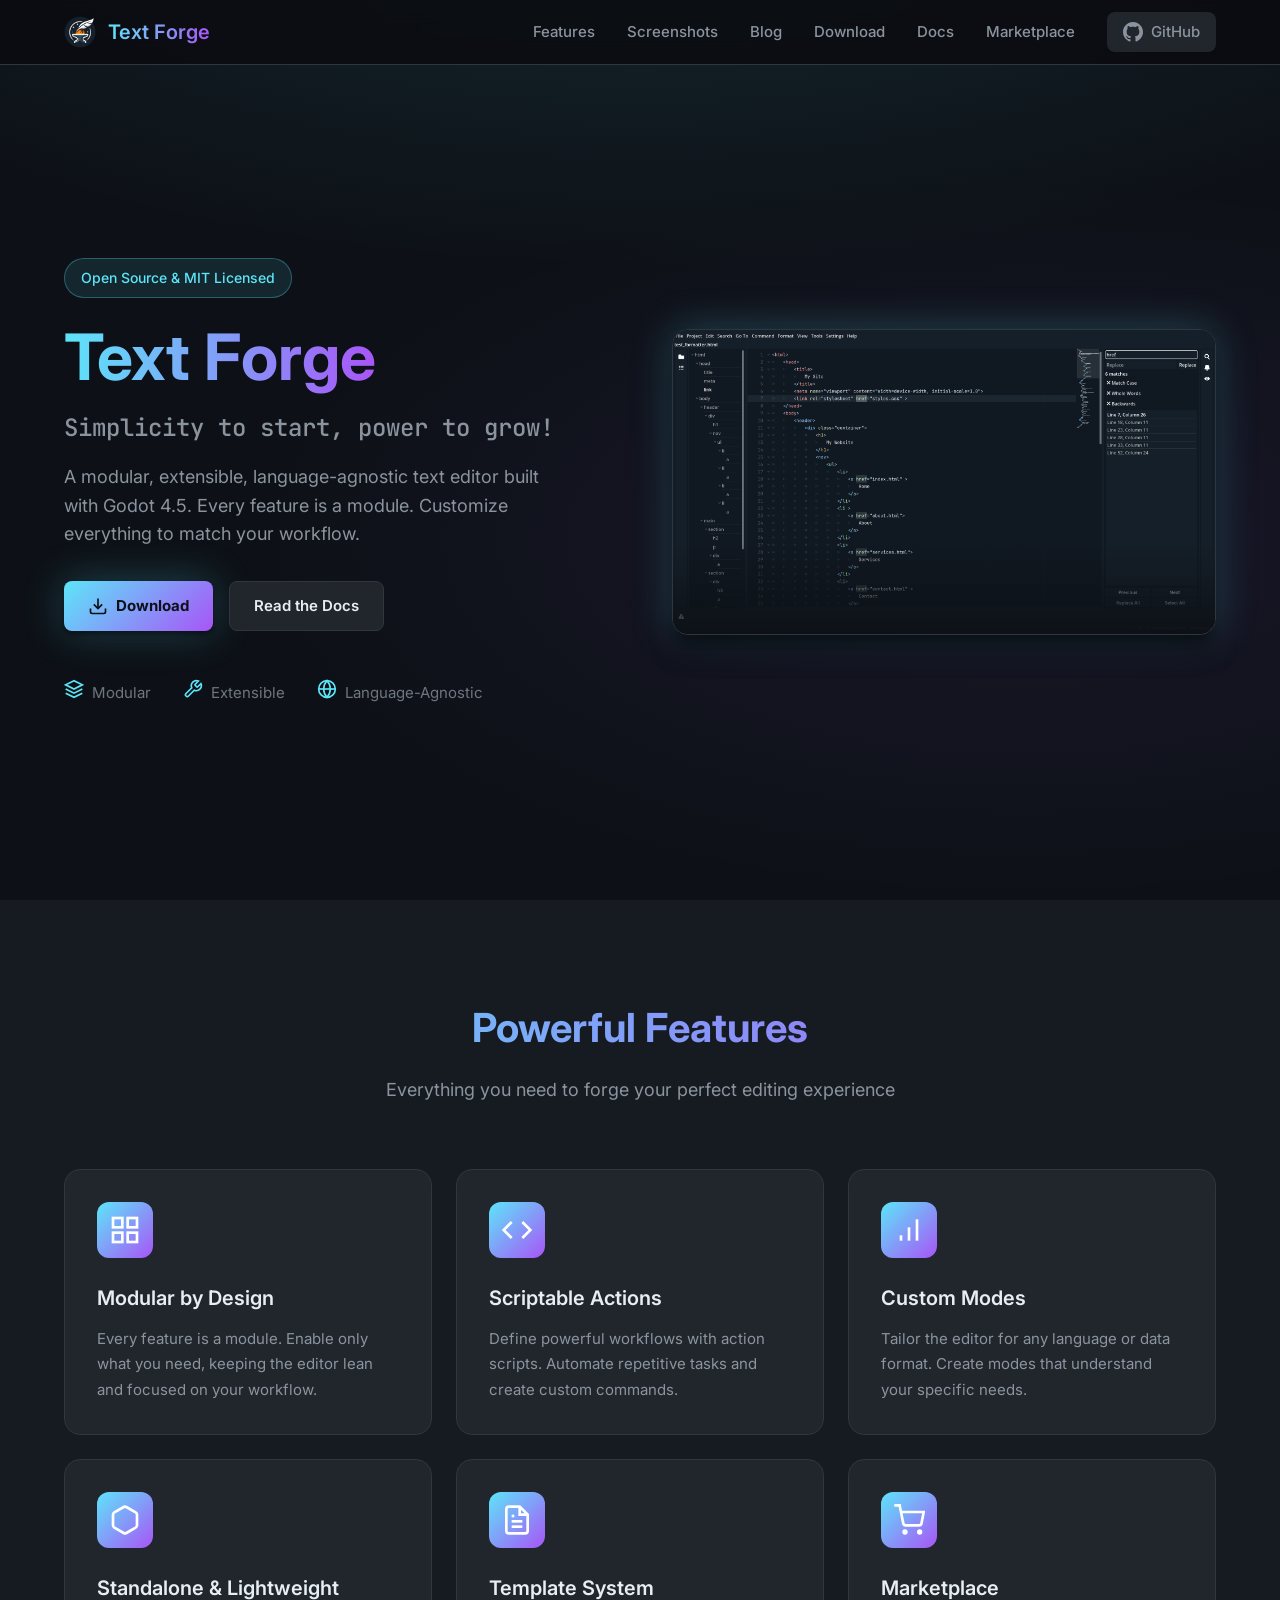
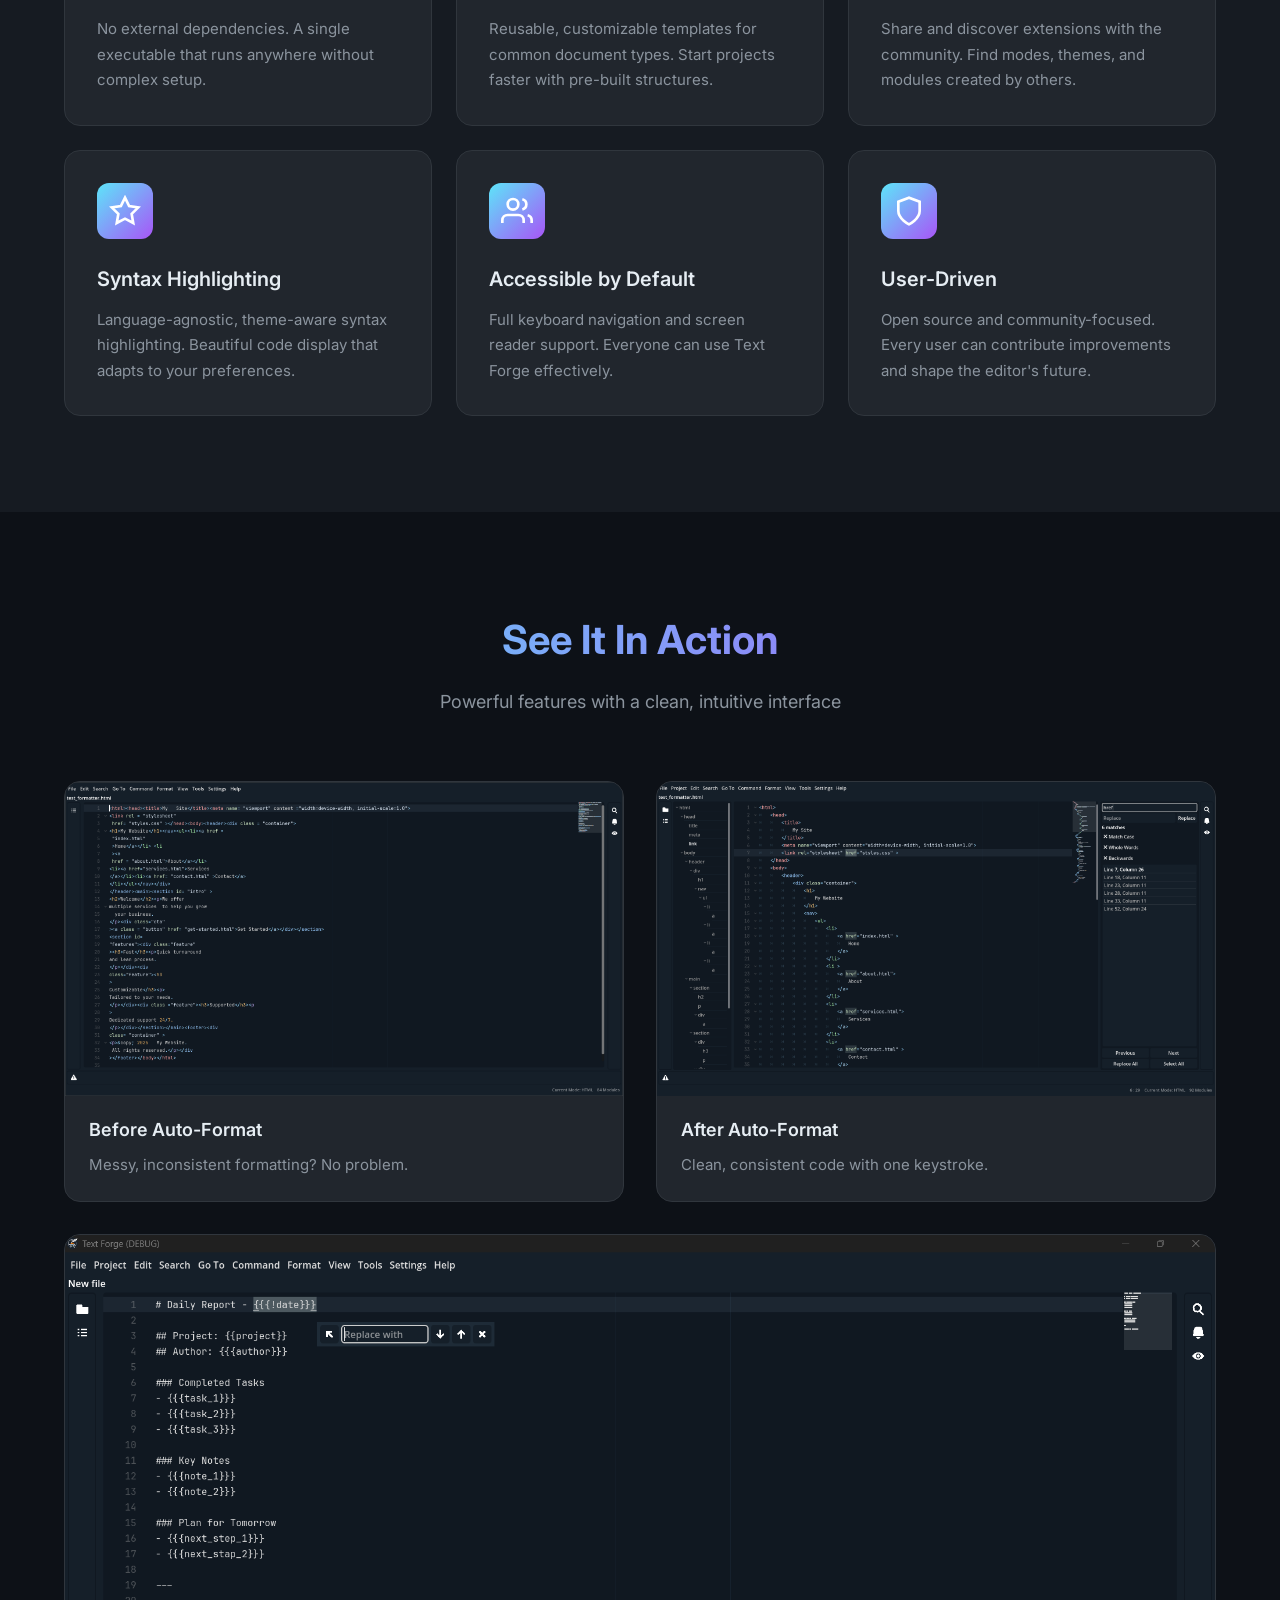
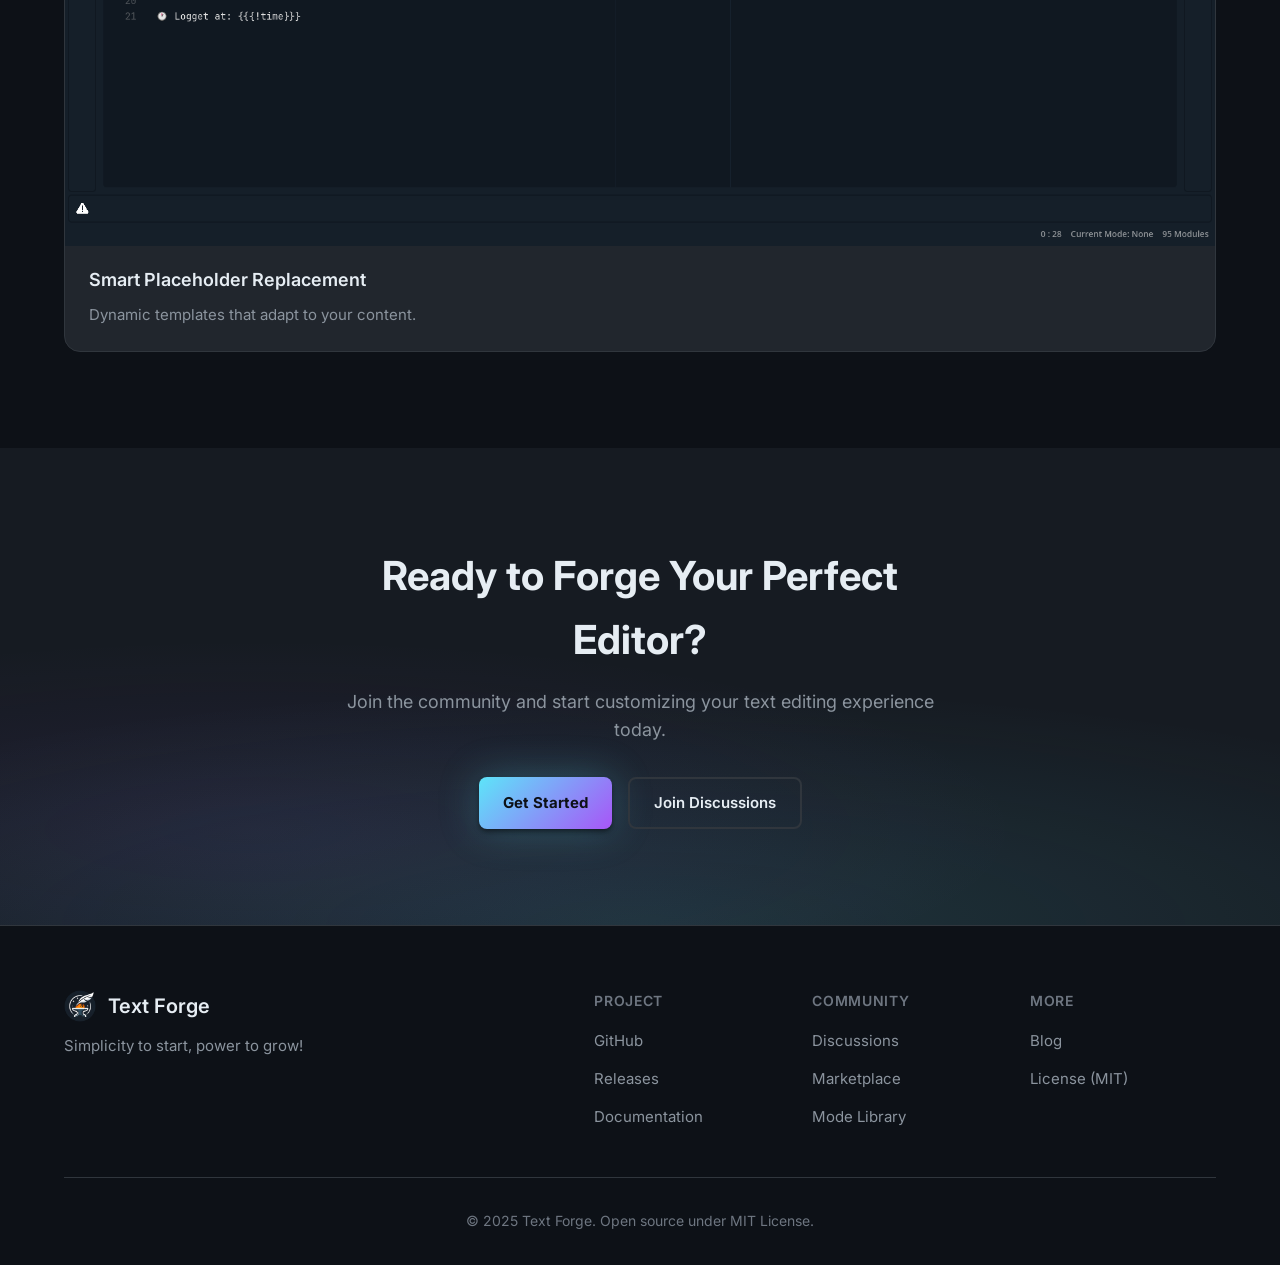
==== commit 7d34adc5: "Add download page" ====
--- a/index.html
+++ b/index.html
@@ -25,11 +25,12 @@
                 <span></span>
             </button>
             <ul class="nav-menu">
-                <li><a href="#features" class="nav-link">Features</a></li>
+                <li><a href="features.html" class="nav-link">Features</a></li>
                 <li><a href="#screenshots" class="nav-link">Screenshots</a></li>
                 <li><a href="blog.html" class="nav-link">Blog</a></li>
-                <li><a href="https://text-forge.github.io/docs/" class="nav-link" target="_blank">Docs</a></li>
-                <li><a href="https://text-forge.github.io/marketplace/" class="nav-link" target="_blank">Marketplace</a></li>
+                <li><a href="download.html" class="nav-link active">Download</a></li>
+                <li><a href="https://text-forge.github.io/docs/" target="_blank" class="nav-link">Docs</a></li>
+                <li><a href="https://text-forge.github.io/marketplace/" target="_blank" class="nav-link">Marketplace</a></li>
                 <li><a href="https://github.com/text-forge/text-forge" class="nav-link nav-link-github" target="_blank">
                     <svg width="20" height="20" viewBox="0 0 24 24" fill="currentColor"><path d="M12 0c-6.626 0-12 5.373-12 12 0 5.302 3.438 9.8 8.207 11.387.599.111.793-.261.793-.577v-2.234c-3.338.726-4.033-1.416-4.033-1.416-.546-1.387-1.333-1.756-1.333-1.756-1.089-.745.083-.729.083-.729 1.205.084 1.839 1.237 1.839 1.237 1.07 1.834 2.807 1.304 3.492.997.107-.775.418-1.305.762-1.604-2.665-.305-5.467-1.334-5.467-5.931 0-1.311.469-2.381 1.236-3.221-.124-.303-.535-1.524.117-3.176 0 0 1.008-.322 3.301 1.23.957-.266 1.983-.399 3.003-.404 1.02.005 2.047.138 3.006.404 2.291-1.552 3.297-1.23 3.297-1.23.653 1.653.242 2.874.118 3.176.77.84 1.235 1.911 1.235 3.221 0 4.609-2.807 5.624-5.479 5.921.43.372.823 1.102.823 2.222v3.293c0 .319.192.694.801.576 4.765-1.589 8.199-6.086 8.199-11.386 0-6.627-5.373-12-12-12z"/></svg>
                     GitHub
--- a/css/styles.css
+++ b/css/styles.css
@@ -77,6 +77,10 @@
     padding: 0 1.5rem;
 }
 
+/* ------------------------------- */
+/* NAVIGATION & HEADER */
+/* ------------------------------- */
+
 .header {
     position: fixed;
     top: 0;
@@ -146,7 +150,8 @@
     transition: color var(--transition-fast);
 }
 
-.nav-link:hover {
+.nav-link:hover,
+.nav-link.active-nav {
     color: var(--color-text);
 }
 
@@ -162,6 +167,10 @@
 .nav-link-github:hover {
     background: var(--color-bg-tertiary);
 }
+
+/* ------------------------------- */
+/* BUTTONS */
+/* ------------------------------- */
 
 .btn {
     display: inline-flex;
@@ -212,6 +221,10 @@
     background: rgba(93, 229, 249, 0.1);
 }
 
+/* ------------------------------- */
+/* HERO SECTION */
+/* ------------------------------- */
+
 .hero {
     padding: 8rem 0 4rem;
     min-height: 100vh;
@@ -320,6 +333,10 @@
     display: block;
 }
 
+/* ------------------------------- */
+/* SECTIONS */
+/* ------------------------------- */
+
 .section-header {
     text-align: center;
     margin-bottom: 4rem;
@@ -342,6 +359,10 @@
     margin: 0 auto;
 }
 
+/* ------------------------------- */
+/* FEATURES GRID (INDEX PAGE) */
+/* ------------------------------- */
+
 .features {
     padding: 6rem 0;
     background: var(--color-bg-secondary);
@@ -391,6 +412,10 @@
     line-height: 1.7;
 }
 
+/* ------------------------------- */
+/* SCREENSHOTS */
+/* ------------------------------- */
+
 .screenshots {
     padding: 6rem 0;
 }
@@ -446,6 +471,10 @@
     padding: 0 1.5rem 1.5rem;
 }
 
+/* ------------------------------- */
+/* CTA */
+/* ------------------------------- */
+
 .cta {
     padding: 6rem 0;
     background: 
@@ -477,6 +506,10 @@
     justify-content: center;
     gap: 1rem;
 }
+
+/* ------------------------------- */
+/* FOOTER */
+/* ------------------------------- */
 
 .footer {
     padding: 4rem 0 2rem;
@@ -542,6 +575,10 @@
     color: var(--color-text-muted);
     font-size: 0.875rem;
 }
+
+/* ------------------------------- */
+/* RESPONSIVE */
+/* ------------------------------- */
 
 @media (max-width: 1024px) {
     .hero .container {
@@ -675,6 +712,10 @@
     }
 }
 
+/* ------------------------------- */
+/* ANIMATIONS */
+/* ------------------------------- */
+
 @keyframes fadeInUp {
     from {
         opacity: 0;
@@ -702,3 +743,135 @@
 .animate-float {
     animation: float 6s ease-in-out infinite;
 }
+
+/* ========================================================= */
+/* FEATURES + COMPARISON PAGE ADDITIONS */
+/* ========================================================= */
+
+.features-hero {
+    padding: 6.5rem 0 3.5rem;
+    text-align: center;
+}
+
+.feature-compare-container {
+    padding: 3rem 0 6rem;
+}
+
+.feature-row {
+    display: grid;
+    grid-template-columns: 1fr 220px;
+    gap: 1rem;
+    align-items: center;
+    padding: 1rem;
+    background: var(--color-surface);
+    border: 1px solid var(--color-border);
+    border-radius: var(--radius-xl);
+    margin-bottom: 1rem;
+    transition: all var(--transition-base);
+}
+
+.feature-row:hover {
+    border-color: var(--color-cyan);
+    box-shadow: var(--shadow-lg), 0 0 30px rgba(93,229,249,0.10);
+}
+
+.feature-title-compare {
+    font-weight: 700;
+    font-size: 1.125rem;
+    margin-bottom: 0.5rem;
+}
+
+.feature-desc-compare {
+    color: var(--color-text-secondary);
+    font-size: 0.95rem;
+    line-height: 1.5;
+}
+
+.compare-grid {
+    display: grid;
+    grid-template-columns: 1fr;
+    gap: 0.5rem;
+}
+
+.compare-entry {
+    display: flex;
+    align-items: center;
+    justify-content: space-between;
+    padding: 0.45rem 0.6rem;
+    border-radius: var(--radius-md);
+    background: rgba(255,255,255,0.02);
+    font-size: 0.9rem;
+}
+
+.compare-entry .label {
+    font-weight: 600;
+}
+
+.compare-badge {
+    padding: 0.25rem 0.55rem;
+    font-size: 0.8rem;
+    border-radius: 999px;
+    font-weight: 700;
+}
+
+.badge-yes {
+    background: rgba(93,229,249,0.12);
+    color: var(--color-cyan);
+    border: 1px solid rgba(93,229,249,0.18);
+}
+
+.badge-partial {
+    background: rgba(168,85,247,0.1);
+    color: var(--color-purple);
+    border: 1px solid rgba(168,85,247,0.15);
+}
+
+.badge-no {
+    background: rgba(110,119,129,0.06);
+    color: var(--color-text-muted);
+    border: 1px solid rgba(110,119,129,0.10);
+}
+
+.compare-controls {
+    display: flex;
+    gap: 1rem;
+    align-items: center;
+    margin-bottom: 1.25rem;
+    flex-wrap: wrap;
+}
+
+.search-input {
+    min-width: 240px;
+    padding: 0.6rem 0.75rem;
+    border-radius: var(--radius-md);
+    border: 1px solid var(--color-border);
+    background: var(--color-bg-tertiary);
+    color: var(--color-text);
+}
+
+.chip {
+    padding: 0.35rem 0.6rem;
+    border-radius: 999px;
+    border: 1px solid var(--color-border);
+    background: transparent;
+    font-weight: 600;
+    cursor: pointer;
+    font-size: 0.85rem;
+}
+
+.chip.active {
+    border-color: var(--color-cyan);
+    background: rgba(93,229,249,0.06);
+    color: var(--color-cyan);
+}
+
+/* Responsive adjustments for comparison page */
+@media (max-width: 768px) {
+    .feature-row {
+        grid-template-columns: 1fr;
+    }
+
+    .compare-grid {
+        grid-template-columns: 1fr 1fr;
+    }
+}
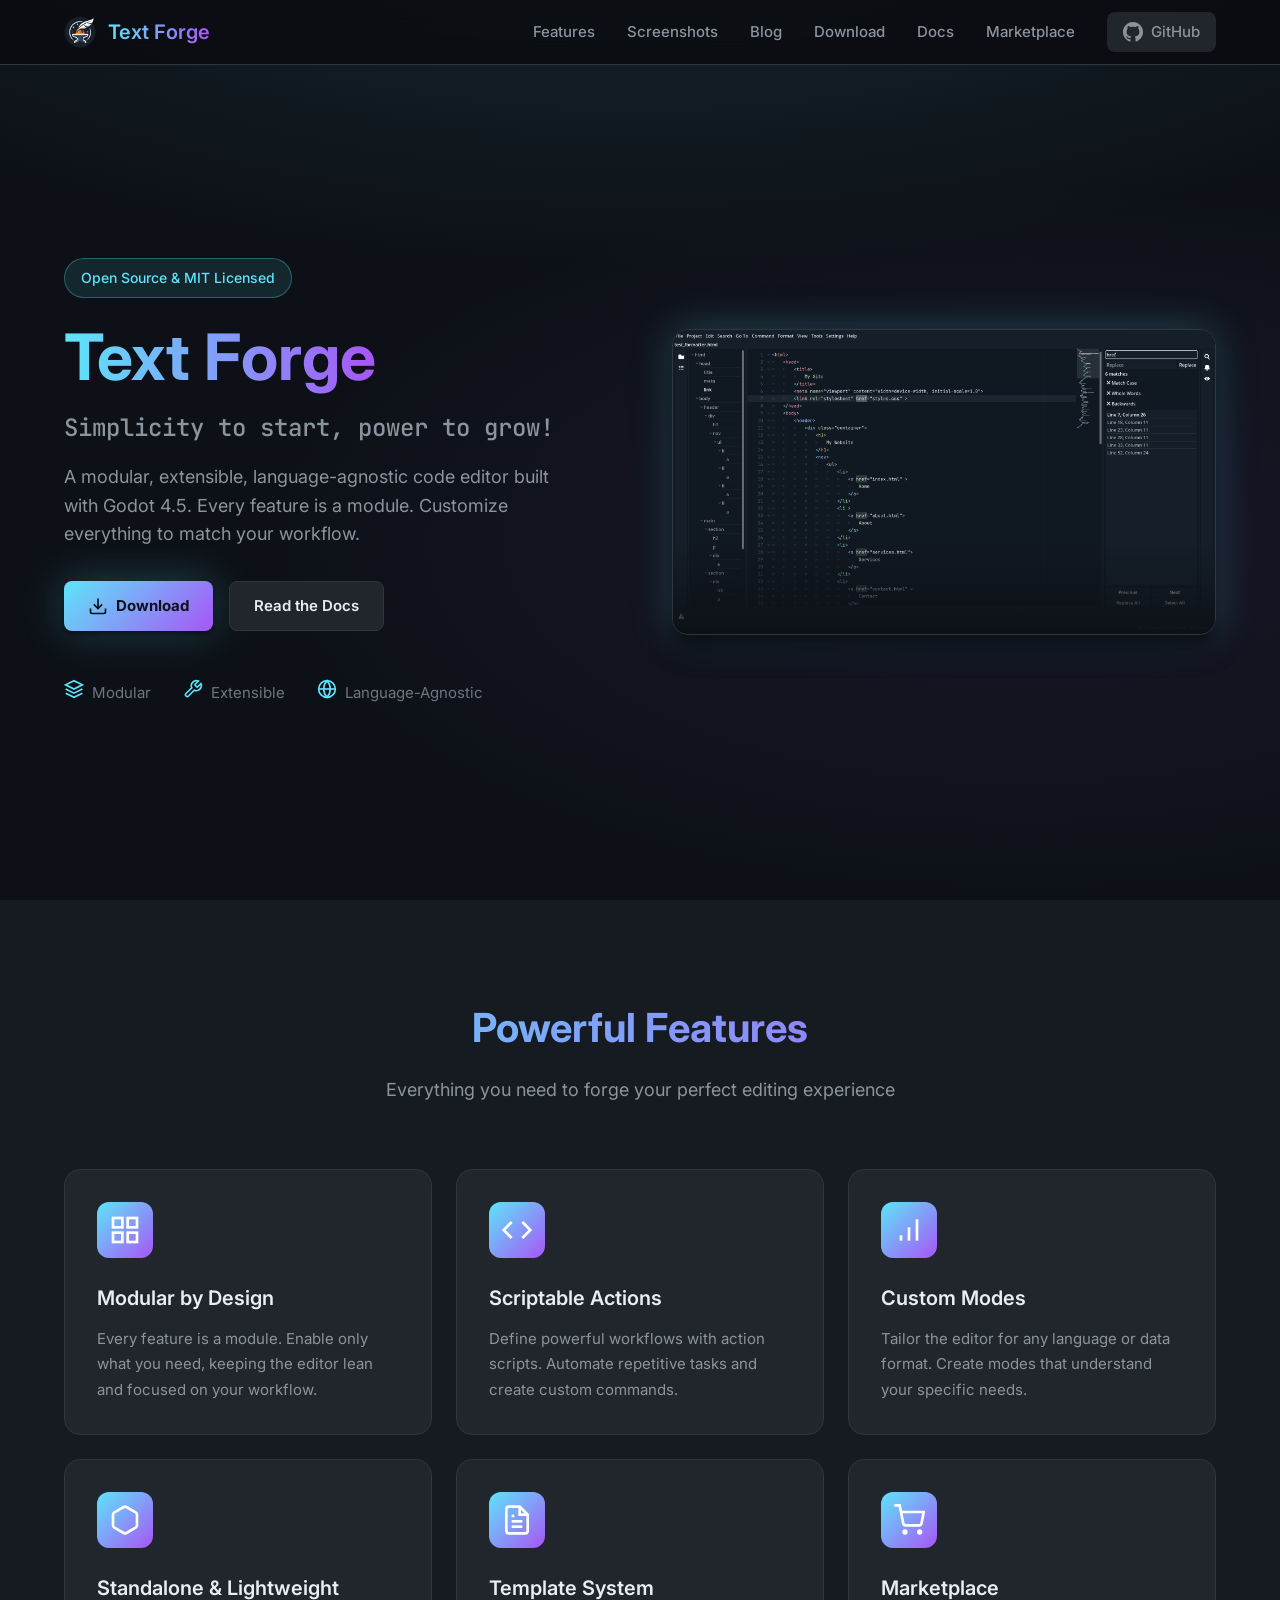
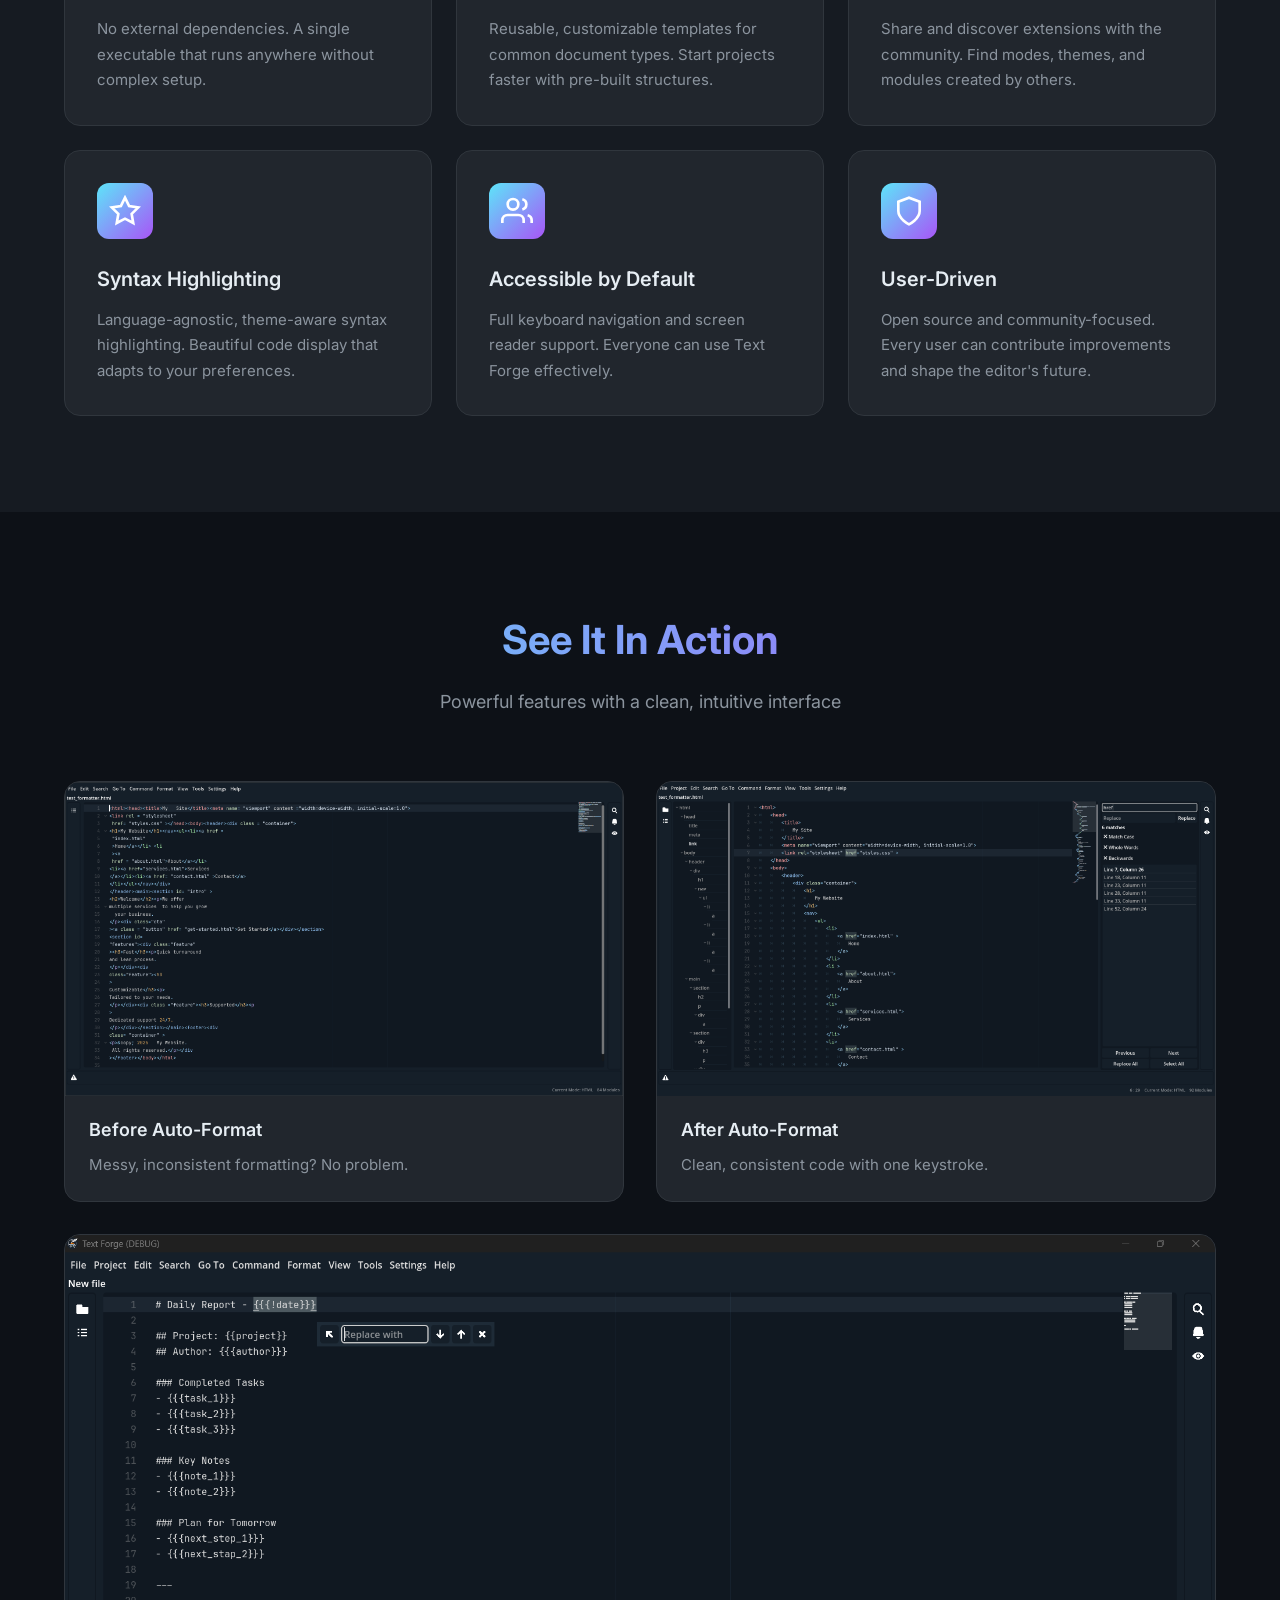
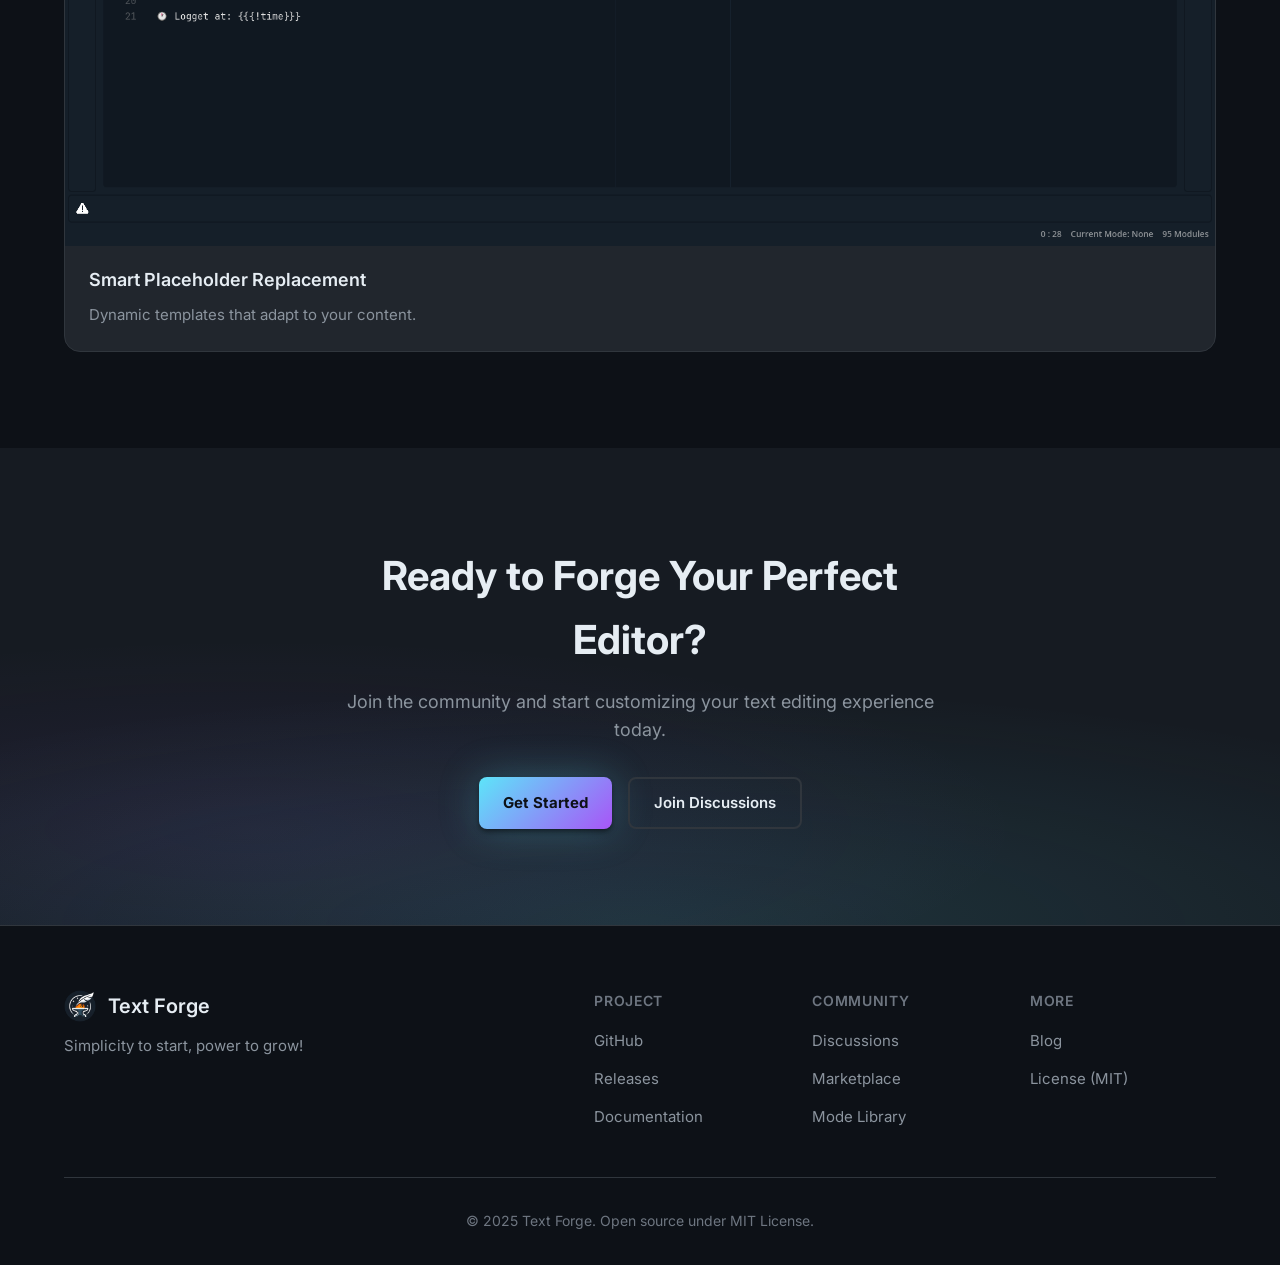
==== commit 11367e8a: "Change from text editor to code editor" ====
--- a/index.html
+++ b/index.html
@@ -49,7 +49,7 @@
                     </h1>
                     <p class="hero-tagline">Simplicity to start, power to grow!</p>
                     <p class="hero-description">
-                        A modular, extensible, language-agnostic text editor built with Godot 4.5. 
+                        A modular, extensible, language-agnostic code editor built with Godot 4.5. 
                         Every feature is a module. Customize everything to match your workflow.
                     </p>
                     <div class="hero-actions">
